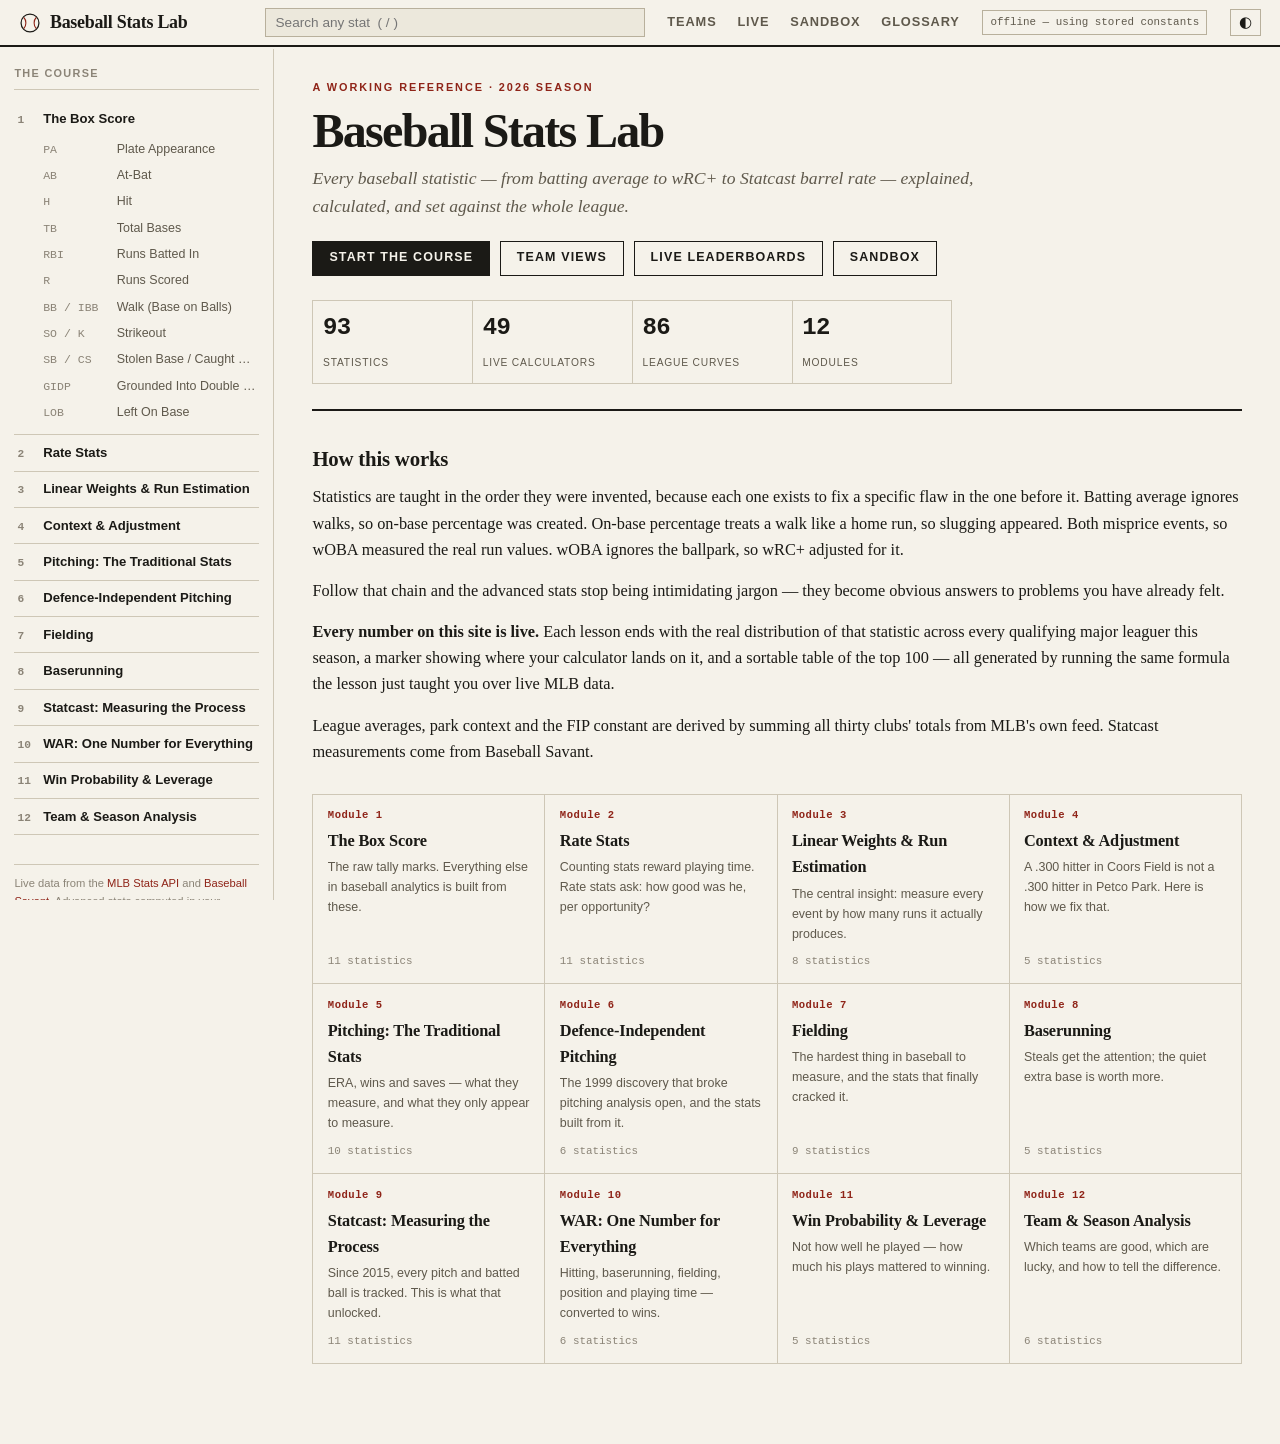
==== index.html @ 046f41f1 "Baseball Stats Lab: every baseball statistic, explained and measured An interactive reference coveri" ====
<!doctype html>
<html lang="en">
<head>
<meta charset="utf-8">
<meta name="viewport" content="width=device-width, initial-scale=1">
<title>Baseball Stats Lab — every baseball statistic, explained and calculated</title>
<meta name="description" content="An interactive reference covering every baseball statistic, from batting average to wRC+, FIP, WAR and Statcast — with live league distributions, sortable top-100 leaderboards and real MLB data.">
<link rel="stylesheet" href="css/style.css">
<link rel="icon" href="data:image/svg+xml,<svg xmlns='http://www.w3.org/2000/svg' viewBox='0 0 32 32'><circle cx='16' cy='16' r='13' fill='%23f5f2ea' stroke='%231b1a16' stroke-width='2'/><path d='M7 8c4 4 4 12 0 16M25 8c-4 4-4 12 0 16' fill='none' stroke='%238f2418' stroke-width='1.6'/></svg>">
</head>
<body>

<a class="skip" href="#main">Skip to content</a>

<header class="topbar">
  <button id="menu-toggle" class="icon-btn" aria-label="Toggle navigation">≡</button>

  <a class="brand" href="#/">
    <svg width="22" height="22" viewBox="0 0 32 32" aria-hidden="true">
      <circle cx="16" cy="16" r="13" fill="none" stroke="currentColor" stroke-width="1.8"/>
      <path d="M7 8c4 4 4 12 0 16M25 8c-4 4-4 12 0 16" fill="none" stroke="var(--red)" stroke-width="1.6"/>
    </svg>
    <span class="brand-text">Baseball Stats Lab</span>
  </a>

  <div class="search-wrap">
    <input id="search" type="search" placeholder="Search any stat  ( / )" autocomplete="off" aria-label="Search statistics">
    <div id="search-results" class="search-results" hidden></div>
  </div>

  <nav class="topnav">
    <a href="#/team">Teams</a>
    <a href="#/live">Live</a>
    <a href="#/sandbox">Sandbox</a>
    <a href="#/glossary">Glossary</a>
  </nav>

  <span id="season-badge" class="badge">connecting</span>
  <button id="theme-toggle" class="icon-btn" aria-label="Toggle dark mode">◐</button>
</header>

<div class="layout">
  <aside id="sidebar" class="sidebar">
    <p class="sidebar-title">The Course</p>
    <div id="nav-modules"></div>
    <p class="sidebar-foot">
      Live data from the <a href="https://statsapi.mlb.com" target="_blank" rel="noopener">MLB Stats API</a>
      and <a href="https://baseballsavant.mlb.com" target="_blank" rel="noopener">Baseball Savant</a>.
      Advanced stats computed in your browser.
    </p>
  </aside>

  <main id="main" class="main"></main>
</div>

<script type="module" src="js/app.js"></script>
</body>
</html>
---- css/style.css ----
/*
 * style.css — Baseball Stats Lab
 *
 * DESIGN INTENT: a printed statistical annual, not a web app.
 * Rules instead of shadows. Square corners. Serif for reading, sans for
 * furniture, monospace for every number. Dense tables that reward scanning.
 * The palette is newsprint — warm paper, black ink, one scorecard red.
 */

:root {
  --paper:   #f5f2ea;
  --paper-2: #ece8dc;
  --paper-3: #e3ded0;
  --ink:     #1b1a16;
  --ink-2:   #5f594c;
  --ink-3:   #8b8477;
  --rule:    #cec7b6;
  --rule-2:  #b8b09c;
  --red:     #8f2418;
  --red-2:   #b8503f;
  --green:   #2c5f42;
  --blue:    #1f3d5c;
  --gold:    #9a7318;

  --serif: "Iowan Old Style", Georgia, "Times New Roman", serif;
  --sans: -apple-system, BlinkMacSystemFont, "Helvetica Neue", Arial, sans-serif;
  --mono: ui-monospace, "SF Mono", Menlo, Consolas, monospace;
}

@media (prefers-color-scheme: dark) {
  :root:not([data-theme="light"]) {
    --paper:   #17181a;
    --paper-2: #1e2023;
    --paper-3: #26292d;
    --ink:     #e7e3d9;
    --ink-2:   #a49e91;
    --ink-3:   #7d7769;
    --rule:    #34373c;
    --rule-2:  #454951;
    --red:     #d9705a;
    --red-2:   #e28a76;
    --green:   #6fae87;
    --blue:    #7ea8cc;
    --gold:    #c9a34e;
  }
}

:root[data-theme="dark"] {
  --paper:   #17181a;
  --paper-2: #1e2023;
  --paper-3: #26292d;
  --ink:     #e7e3d9;
  --ink-2:   #a49e91;
  --ink-3:   #7d7769;
  --rule:    #34373c;
  --rule-2:  #454951;
  --red:     #d9705a;
  --red-2:   #e28a76;
  --green:   #6fae87;
  --blue:    #7ea8cc;
  --gold:    #c9a34e;
}

* { box-sizing: border-box; }

body {
  margin: 0;
  background: var(--paper);
  color: var(--ink);
  font-family: var(--serif);
  font-size: 17px;
  line-height: 1.6;
  -webkit-font-smoothing: antialiased;
}

a { color: var(--red); text-decoration: none; }
a:hover { text-decoration: underline; text-underline-offset: 2px; }

.skip { position: absolute; left: -9999px; }
.skip:focus { left: 0; top: 0; z-index: 100; background: var(--ink); color: var(--paper); padding: .6rem 1rem; }

/* =============================================================== masthead */

.topbar {
  position: sticky; top: 0; z-index: 50;
  display: flex; align-items: center; gap: 1.4rem;
  padding: .5rem 1.2rem;
  background: var(--paper);
  border-bottom: 2px solid var(--ink);
}

.brand { display: flex; align-items: center; gap: .55rem; color: var(--ink); }
.brand:hover { text-decoration: none; }
.brand svg { display: block; }
.brand-text {
  font-family: var(--serif); font-weight: 700; font-size: 1.12rem;
  letter-spacing: -.015em;
}

.search-wrap { position: relative; flex: 1; max-width: 380px; margin-left: auto; }

#search {
  width: 100%; padding: .38rem .6rem;
  border: 1px solid var(--rule-2); border-radius: 0;
  background: var(--paper-2); color: var(--ink);
  font-family: var(--sans); font-size: .85rem;
}
#search:focus { outline: 2px solid var(--red); outline-offset: -1px; }

.search-results {
  position: absolute; top: 100%; left: 0; right: 0; z-index: 60;
  background: var(--paper); border: 1px solid var(--ink);
  max-height: 62vh; overflow-y: auto;
}
.search-results a {
  display: grid; grid-template-columns: 5.2rem 1fr auto; gap: .6rem; align-items: baseline;
  padding: .4rem .6rem; color: var(--ink); border-bottom: 1px solid var(--rule);
  font-family: var(--sans); font-size: .85rem;
}
.search-results a:last-child { border-bottom: 0; }
.search-results a:hover { background: var(--paper-3); text-decoration: none; }
.search-module { font-size: .72rem; color: var(--ink-3); }

.topnav { display: flex; gap: 1.3rem; font-family: var(--sans); font-size: .8rem; text-transform: uppercase; letter-spacing: .07em; }
.topnav a { color: var(--ink-2); font-weight: 600; }
.topnav a:hover { color: var(--red); }

.badge {
  font-family: var(--mono); font-size: .68rem; color: var(--ink-2);
  border: 1px solid var(--rule-2); padding: .15rem .45rem; white-space: nowrap;
}

.icon-btn {
  background: none; border: 1px solid var(--rule-2); border-radius: 0;
  color: var(--ink); cursor: pointer; padding: .22rem .5rem; font-size: .95rem; line-height: 1.2;
  font-family: var(--sans);
}
.icon-btn:hover { background: var(--paper-3); }
#menu-toggle { display: none; }

/* ================================================================= layout */

.layout { display: grid; grid-template-columns: 274px minmax(0, 1fr); }

.sidebar {
  position: sticky; top: 3.05rem;
  height: calc(100vh - 3.05rem); overflow-y: auto;
  padding: 1rem .9rem 3rem;
  border-right: 1px solid var(--rule);
  font-family: var(--sans);
}
.sidebar-title {
  font-size: .68rem; text-transform: uppercase; letter-spacing: .12em;
  color: var(--ink-3); margin: 0 0 .7rem; font-weight: 700;
  border-bottom: 1px solid var(--rule); padding-bottom: .4rem;
}
.sidebar-foot { font-size: .7rem; color: var(--ink-3); margin-top: 1.8rem; border-top: 1px solid var(--rule); padding-top: .6rem; }

.nav-module { border-bottom: 1px solid var(--rule); }
.nav-module > summary {
  cursor: pointer; padding: .42rem .2rem;
  font-weight: 700; font-size: .82rem; display: flex; align-items: baseline; gap: .5rem;
  list-style: none;
}
.nav-module > summary::-webkit-details-marker { display: none; }
.nav-module > summary:hover { color: var(--red); }
.nav-num {
  font-family: var(--mono); color: var(--ink-3); font-size: .7rem;
  min-width: 1.1rem;
}
.nav-module ul { list-style: none; margin: 0 0 .5rem; padding: 0 0 0 1.6rem; }
.nav-module li a {
  display: grid; grid-template-columns: 4.2rem 1fr; gap: .4rem;
  padding: .2rem .2rem; color: var(--ink-2); font-size: .78rem; align-items: baseline;
}
.nav-module li a:hover { color: var(--ink); text-decoration: none; }
.nav-module li a.active { color: var(--red); font-weight: 700; }
.nav-module li a.active .nav-abbr { color: var(--red); }
.nav-abbr { font-family: var(--mono); font-size: .72rem; color: var(--ink-3); }
.nav-name { overflow: hidden; text-overflow: ellipsis; white-space: nowrap; }

.main { padding: 2rem 2.4rem 5rem; max-width: 64rem; }

/* ================================================================= lesson */

.lesson-head { border-bottom: 2px solid var(--ink); padding-bottom: 1rem; margin-bottom: 1.6rem; }
.crumb {
  font-family: var(--sans); font-size: .68rem; text-transform: uppercase;
  letter-spacing: .14em; color: var(--ink-2); font-weight: 700; margin: 0 0 .5rem;
}
.lesson-head h1 {
  font-size: 2.15rem; line-height: 1.12; margin: 0 0 .5rem;
  letter-spacing: -.02em; font-weight: 700;
  display: flex; align-items: baseline; gap: .6rem; flex-wrap: wrap;
}
.lesson-head h1 .abbr {
  font-family: var(--mono); font-size: .58em; font-weight: 700;
  color: var(--paper); background: var(--red);
  padding: .12em .4em; letter-spacing: -.02em;
}
.lede { font-size: 1.06rem; color: var(--ink-2); margin: 0 0 .9rem; font-style: italic; }

.formula {
  background: var(--paper-2); border-top: 1px solid var(--rule); border-bottom: 1px solid var(--rule);
  padding: .6rem .8rem; overflow-x: auto;
}
.formula code { font-family: var(--mono); font-size: .84rem; white-space: pre-wrap; color: var(--ink); }

.prose { font-size: 1.02rem; }
.prose h2 { font-size: 1.3rem; margin: 1.9rem 0 .6rem; letter-spacing: -.01em; }
.prose p { margin: 0 0 .95rem; }
.prose ul, .prose ol { margin: 0 0 .95rem; padding-left: 1.3rem; }
.prose li { margin-bottom: .4rem; }
.prose code { font-family: var(--mono); font-size: .86em; background: var(--paper-2); padding: .05em .25em; }

.callout { border-left: 3px solid var(--red); padding: .5rem 0 .5rem .9rem; margin: 1.2rem 0; }

.gotcha, .note {
  border: 1px solid var(--rule); border-left: 3px solid var(--gold);
  padding: .8rem 1rem; margin: 1.6rem 0; background: var(--paper-2);
}
.gotcha h3 {
  margin: 0 0 .3rem; font-family: var(--sans); font-size: .68rem;
  text-transform: uppercase; letter-spacing: .13em; color: var(--gold); font-weight: 700;
}
.gotcha p, .note p { margin: 0; font-size: .94rem; }

/* ================================================================= panels */

.panel { border: 1px solid var(--rule); margin: 2rem 0; background: var(--paper); }
.panel-head {
  display: flex; align-items: baseline; justify-content: space-between; gap: 1rem;
  padding: .55rem .9rem; background: var(--ink); color: var(--paper); flex-wrap: wrap;
}
.panel-head h2 {
  margin: 0; font-family: var(--sans); font-size: .78rem; font-weight: 700;
  text-transform: uppercase; letter-spacing: .12em; color: var(--paper);
}
.panel-meta { font-family: var(--mono); font-size: .68rem; color: var(--paper); opacity: .72; }
.panel-note {
  font-family: var(--sans); font-size: .8rem; color: var(--ink-2);
  margin: 0; padding: .6rem .9rem; border-bottom: 1px solid var(--rule);
}
.readout {
  font-family: var(--sans); font-size: .82rem; margin: 0;
  padding: .6rem .9rem; background: var(--paper-2); border-top: 1px solid var(--rule);
}
.loading, .error, .chart-empty {
  font-family: var(--sans); font-size: .85rem; color: var(--ink-2); padding: 1rem .9rem; margin: 0;
}
.error { color: var(--red); }
.loading::after { content: '…'; }

/* ============================================================ calculator */

.calc-grid {
  display: grid; grid-template-columns: repeat(auto-fit, minmax(132px, 1fr));
  gap: 0; border-bottom: 1px solid var(--rule);
}
.calc-field {
  display: flex; flex-direction: column; gap: .15rem;
  padding: .5rem .7rem; border-right: 1px solid var(--rule); border-bottom: 1px solid var(--rule);
}
.calc-field span {
  font-family: var(--sans); font-size: .68rem; color: var(--ink-2);
  text-transform: uppercase; letter-spacing: .06em; font-weight: 600;
}
.calc-field input, .calc-field select {
  padding: .25rem .35rem; border: 1px solid var(--rule-2); border-radius: 0;
  background: var(--paper); color: var(--ink);
  font-family: var(--mono); font-size: .92rem; width: 100%;
}
.calc-field input:focus, .calc-field select:focus { outline: 2px solid var(--red); outline-offset: -1px; }

.calc-out {
  display: flex; align-items: center; justify-content: space-between;
  gap: 1rem; padding: .7rem .9rem; flex-wrap: wrap;
}
.calc-out-main { display: flex; align-items: baseline; gap: .8rem; }
.calc-out-label {
  font-family: var(--sans); font-size: .7rem; color: var(--ink-2);
  text-transform: uppercase; letter-spacing: .1em; font-weight: 700;
}
.calc-out-value {
  font-family: var(--mono); font-size: 2.3rem; font-weight: 700;
  color: var(--red); line-height: 1; letter-spacing: -.03em;
}
.calc-grade {
  font-family: var(--sans); font-size: .7rem; font-weight: 700;
  text-transform: uppercase; letter-spacing: .09em;
  padding: .2rem .5rem; border: 1px solid currentColor; color: var(--ink-2);
}
.g-excellent, .g-elite, .g-mvp-level, .g-historic-season, .g-elite-arm, .g-elite-power, .g-elite-discipline, .g-elite-contact, .g-elite-defence { color: var(--green); }
.g-above-average, .g-great, .g-all-star, .g-good, .g-worth-doing { color: var(--blue); }
.g-average, .g-league-average, .g-regular, .g-league-normal, .g-break-even, .g-medium { color: var(--ink-2); }
.g-below-average, .g-poor, .g-replacement-level, .g-replacement, .g-weak, .g-slow, .g-unlucky, .g-actively-harmful, .g-slap-hitter, .g-little-power, .g-very-high { color: var(--red); }

.bench-table { width: 100%; border-collapse: collapse; font-family: var(--sans); }
.bench-table td {
  border-top: 1px solid var(--rule); border-right: 1px solid var(--rule);
  padding: .4rem .6rem; text-align: center; width: 25%;
}
.bench-table td:last-child { border-right: 0; }
.bench-val { display: block; font-family: var(--mono); font-weight: 700; font-size: .95rem; }
.bench-label { display: block; font-size: .66rem; color: var(--ink-2); text-transform: uppercase; letter-spacing: .07em; }

/* ================================================================= tables */

.table-scroll { overflow-x: auto; }

.data-table {
  width: 100%; border-collapse: collapse;
  font-family: var(--sans); font-size: .82rem;
}
.data-table th, .data-table td {
  padding: .3rem .55rem; text-align: left; border-bottom: 1px solid var(--rule);
}
.data-table thead th {
  font-size: .66rem; text-transform: uppercase; letter-spacing: .09em;
  color: var(--ink-2); font-weight: 700; border-bottom: 1.5px solid var(--ink-2);
  white-space: nowrap; position: sticky; top: 0; background: var(--paper);
}
.data-table tbody th { font-weight: 700; }
.data-table td { font-family: var(--mono); font-variant-numeric: tabular-nums; }
.data-table tbody tr:nth-child(even) { background: var(--paper-2); }
.data-table tbody tr:hover { background: var(--paper-3); }
.data-table .num { text-align: right; }
.data-table .hl { background: color-mix(in srgb, var(--red) 12%, transparent); font-weight: 700; }
.unit { font-family: var(--sans); font-size: .7rem; color: var(--ink-3); }
.pos { color: var(--green); }
.neg { color: var(--red); }
.muted { color: var(--ink-3); }

/* Columns this site calculated itself, rather than fetched — worth marking. */
.calc-col { background: color-mix(in srgb, var(--red) 8%, transparent); }
thead .calc-col { background: color-mix(in srgb, var(--red) 14%, transparent); }

.glossary td:first-child { font-family: var(--mono); font-weight: 700; }

.ladder { border-top: 1px solid var(--rule); }
.ladder thead th { text-align: center; }
.ladder td { text-align: center; }
.ladder tbody th {
  font-family: var(--sans); font-size: .7rem; text-transform: uppercase;
  letter-spacing: .07em; color: var(--ink-2);
}

/* ------------------------------------------------------------ leaderboard */

.lb-tools { display: flex; align-items: center; gap: .6rem; }
.lb-filter {
  border: 1px solid var(--rule-2); background: var(--paper); color: var(--ink);
  font-family: var(--sans); font-size: .74rem; padding: .18rem .4rem; border-radius: 0; width: 11rem;
}
.lb-filter:focus { outline: 2px solid var(--red); outline-offset: -1px; }
.lb-count { font-family: var(--mono); font-size: .66rem; color: var(--paper); opacity: .72; }

/* A fixed-height scroll box so the sticky header actually has somewhere to
 * stick, and 100 rows don't push the quiz off the bottom of the page. */
.leaderboard .table-scroll { max-height: 620px; overflow-y: auto; }

.lb-table th.sortable { cursor: pointer; user-select: none; }
.lb-table th.sortable:hover { color: var(--red); }
.lb-table th.sorted { color: var(--red); }
.sort-arrow { font-size: .6rem; margin-left: .25rem; }
.col-rank { width: 2.6rem; color: var(--ink-3); text-align: right; }
.col-name { font-family: var(--sans) !important; font-weight: 600; white-space: nowrap; }
.col-team { font-family: var(--sans) !important; color: var(--ink-2); font-size: .76rem; white-space: nowrap; }
.col-value { white-space: nowrap; }
.value-num { display: inline-block; min-width: 3.4rem; font-weight: 700; }
.col-chart { width: 32%; }

.databar {
  display: inline-block; vertical-align: middle; width: 62px; height: 8px;
  background: var(--paper-3); margin-left: .4rem;
}
.databar-fill { display: block; height: 100%; background: var(--red); }
.databar-fill.neg { background: var(--blue); }

.divbar { display: block; position: relative; width: 100%; height: 9px; background: var(--paper-3); }
.divbar::after { content: ''; position: absolute; left: 50%; top: -2px; bottom: -2px; width: 1px; background: var(--ink-3); }
.divbar-fill { position: absolute; top: 0; bottom: 0; background: var(--red); }
.divbar-fill.under { background: var(--green); }

/* ================================================================= charts */

/* ================================================================== tiers */
/*
 * One colour language for the whole site: the same six bands appear on the
 * histogram, in the leaderboard, on the player card and across the team grid.
 * Learn them once and every page is readable at a glance.
 */
:root {
  --t-elite:   #1f6f4a;
  --t-great:   #4a8f5e;
  --t-above:   #7fa06a;
  --t-average: #9a9384;
  --t-below:   #b8814a;
  --t-poor:    #a8402e;
}
@media (prefers-color-scheme: dark) {
  :root:not([data-theme="light"]) {
    --t-elite: #4fb37f; --t-great: #6fbc86; --t-above: #9ab97e;
    --t-average: #9a958a; --t-below: #cf9a5c; --t-poor: #d9705a;
  }
}
:root[data-theme="dark"] {
  --t-elite: #4fb37f; --t-great: #6fbc86; --t-above: #9ab97e;
  --t-average: #9a958a; --t-below: #cf9a5c; --t-poor: #d9705a;
}

.t-elite   { --tier: var(--t-elite); }
.t-great   { --tier: var(--t-great); }
.t-above   { --tier: var(--t-above); }
.t-average { --tier: var(--t-average); }
.t-below   { --tier: var(--t-below); }
.t-poor    { --tier: var(--t-poor); }
.t-none    { --tier: var(--ink-3); }

.tier-badge {
  display: inline-block; font-family: var(--sans); font-size: .64rem; font-weight: 700;
  text-transform: uppercase; letter-spacing: .07em; white-space: nowrap;
  padding: .12rem .4rem; color: var(--paper); background: var(--tier, var(--ink-3));
}

.tier-legend {
  display: flex; flex-wrap: wrap; gap: 0;
  border-top: 1px solid var(--rule); border-left: 1px solid var(--rule);
}
.tier-chip {
  flex: 1 1 6.5rem; display: flex; flex-direction: column; gap: .05rem;
  padding: .35rem .5rem;
  border-right: 1px solid var(--rule); border-bottom: 1px solid var(--rule);
  border-top: 3px solid var(--tier, var(--ink-3));
}
.tier-chip-label {
  font-family: var(--sans); font-size: .64rem; font-weight: 700;
  text-transform: uppercase; letter-spacing: .07em; color: var(--tier, var(--ink-2));
}
.tier-chip-range { font-family: var(--mono); font-size: .74rem; color: var(--ink-2); }

/* Shaded tier regions behind the histogram bars. */
.tier-band { fill: var(--tier, var(--ink-3)); opacity: .11; }
.tier-band-label {
  font-family: var(--sans); font-size: 9px; fill: var(--ink-3);
  text-transform: uppercase; letter-spacing: .07em;
}
.tier-edge { stroke: var(--rule-2); stroke-width: 1; opacity: .5; }

/* ------------------------------------------------------- player picker */

.picker {
  display: flex; align-items: center; gap: .6rem; flex-wrap: wrap;
  padding: .55rem .9rem; background: var(--paper-2); border-bottom: 1px solid var(--rule);
}
.picker-search { position: relative; flex: 1; min-width: 15rem; max-width: 26rem; }
.picker-search input {
  width: 100%; border: 1px solid var(--rule-2); background: var(--paper); color: var(--ink);
  font-family: var(--sans); font-size: .86rem; padding: .3rem .5rem; border-radius: 0;
}
.picker-search input:focus { outline: 2px solid var(--red); outline-offset: -1px; }
.picker-results {
  position: absolute; top: 100%; left: 0; right: 0; z-index: 30;
  background: var(--paper); border: 1px solid var(--ink); max-height: 17rem; overflow-y: auto;
}
.picker-results button {
  display: grid; grid-template-columns: 1fr auto auto auto; gap: .5rem; align-items: baseline;
  width: 100%; text-align: left; background: none; border: 0;
  border-bottom: 1px solid var(--rule); padding: .32rem .6rem; cursor: pointer;
  font-family: var(--sans); font-size: .83rem; color: var(--ink);
}
.picker-results button:last-child { border-bottom: 0; }
.picker-results button:hover { background: var(--paper-3); }
.pr-name { font-weight: 600; }
.pr-team { font-size: .72rem; color: var(--ink-3); }
.pr-val { font-family: var(--mono); font-weight: 700; }
.pr-unq { font-size: .62rem; color: var(--ink-3); text-transform: uppercase; letter-spacing: .06em; }
.picker-empty { padding: .5rem .6rem; margin: 0; font-family: var(--sans); font-size: .82rem; color: var(--ink-2); }
.picker .btn-secondary { font-size: .7rem; padding: .24rem .55rem; text-transform: uppercase; letter-spacing: .07em; font-weight: 700; }

/* ---------------------------------------------------------- player card */

.picker-card { padding: .7rem .9rem; border-bottom: 1px solid var(--rule); background: var(--paper); }
.pc-head { display: flex; align-items: center; gap: 1rem; flex-wrap: wrap; }
.pc-name { font-family: var(--serif); font-size: 1.25rem; font-weight: 700; letter-spacing: -.015em; }
.pc-meta { font-family: var(--sans); font-size: .76rem; color: var(--ink-2); margin-left: .5rem; }
.pc-value { margin-left: auto; display: flex; align-items: baseline; gap: .4rem; }
.pc-num { font-family: var(--mono); font-size: 1.7rem; font-weight: 700; color: var(--red); letter-spacing: -.02em; }
.pc-stat { font-family: var(--sans); font-size: .66rem; text-transform: uppercase; letter-spacing: .1em; color: var(--ink-2); }
.pc-rank, .pc-warn, .pc-hint {
  font-family: var(--sans); font-size: .78rem; color: var(--ink-2); margin: .35rem 0 0;
}
.pc-warn { color: var(--gold); }
.pc-hint { font-style: italic; }
.pc-line {
  display: flex; flex-wrap: wrap; gap: 0; margin-top: .5rem;
  border-top: 1px solid var(--rule); border-left: 1px solid var(--rule);
}
.pc-line span {
  flex: 1 1 4.5rem; padding: .25rem .5rem; font-family: var(--mono); font-size: .85rem; font-weight: 700;
  border-right: 1px solid var(--rule); border-bottom: 1px solid var(--rule);
}
.pc-line em {
  display: block; font-family: var(--sans); font-size: .6rem; font-style: normal;
  font-weight: 700; text-transform: uppercase; letter-spacing: .08em; color: var(--ink-3);
}

/* ------------------------------------------------------ leaderboard bits */

.lb-tools {
  display: flex; gap: .5rem; flex-wrap: wrap; align-items: center;
  padding: .5rem .9rem; background: var(--paper-2); border-bottom: 1px solid var(--rule);
}
.lb-filter, .lb-team, .lb-tier {
  border: 1px solid var(--rule-2); background: var(--paper); color: var(--ink);
  font-family: var(--sans); font-size: .8rem; padding: .24rem .45rem; border-radius: 0;
}
.lb-filter { width: 11rem; }
.lb-team, .lb-tier { max-width: 15rem; }
.lb-filter:focus, .lb-team:focus, .lb-tier:focus { outline: 2px solid var(--red); outline-offset: -1px; }
.lb-count { font-family: var(--mono); font-size: .68rem; color: var(--paper); opacity: .75; }

.col-pct { text-align: right; width: 3rem; color: var(--ink-2); }
.col-tier { width: 7rem; }

.lb-table tr.clickable { cursor: pointer; }
.lb-table tr.clickable:hover { background: color-mix(in srgb, var(--red) 10%, transparent); }
.lb-table tr.clickable:focus { outline: 2px solid var(--red); outline-offset: -2px; }

/* -------------------------------------------------------------- team view */

.team-bar {
  display: flex; align-items: center; gap: .7rem; flex-wrap: wrap;
  padding: .6rem .9rem; border: 1px solid var(--rule); background: var(--paper-2); margin-bottom: 1.2rem;
}
.team-bar label {
  font-family: var(--sans); font-size: .68rem; font-weight: 700;
  text-transform: uppercase; letter-spacing: .1em; color: var(--ink-2);
}
.team-bar select {
  border: 1px solid var(--rule-2); background: var(--paper); color: var(--ink);
  font-family: var(--sans); font-size: .88rem; padding: .28rem .5rem; border-radius: 0; min-width: 15rem;
}
.team-bar select:focus { outline: 2px solid var(--red); outline-offset: -1px; }
.team-meta { font-family: var(--mono); font-size: .72rem; color: var(--ink-2); margin-left: auto; }

.team-grid { font-size: .78rem; }
.team-grid th, .team-grid td { padding: .22rem .4rem; }
.team-grid thead th { text-align: right; }
.team-grid thead th.col-name, .team-grid thead th.col-team { text-align: left; }
.team-grid td { text-align: right; }
.team-grid td.col-name, .team-grid td.col-team { text-align: left; }
.team-grid .cell {
  background: color-mix(in srgb, var(--tier) 24%, transparent);
  color: var(--ink); font-weight: 700;
}
.team-grid .cell-unranked { color: var(--ink-3); }
.team-grid .cell-na { color: var(--ink-3); }

.chart { margin: 0; padding: .8rem .9rem 0; }
.chart svg { width: 100%; height: auto; display: block; }
.chart figcaption {
  font-family: var(--sans); font-size: .78rem; color: var(--ink-2);
  padding: .5rem 0 .8rem; border-top: 1px solid var(--rule); margin-top: .5rem;
}

.hist-bar { fill: var(--ink-3); opacity: .55; }
.hist-bar:hover { opacity: 1; fill: var(--ink-2); }
.hist-curve { fill: none; stroke: var(--ink); stroke-width: 1.6; opacity: .8; }
.hist-axis { stroke: var(--ink-2); stroke-width: 1; }
.hist-guide { stroke: var(--ink-3); stroke-width: 1; stroke-dasharray: 2 3; opacity: .8; }
.hist-guide.med { stroke: var(--ink); stroke-dasharray: none; opacity: .55; }
.hist-guide-label, .hist-tick {
  font-family: var(--sans); font-size: 9.5px; fill: var(--ink-3);
  text-transform: uppercase; letter-spacing: .05em;
}
.hist-tick { font-family: var(--mono); font-size: 10px; text-transform: none; }
.hist-you { stroke: var(--red); stroke-width: 2; }
.hist-you-tip { fill: var(--red); }
.hist-you-label { font-family: var(--mono); font-size: 11px; fill: var(--red); font-weight: 700; }
.axis-label { font-family: var(--sans); font-size: 10.5px; fill: var(--ink-2); text-transform: uppercase; letter-spacing: .08em; }

.scatter-dot { fill: var(--ink-2); opacity: .45; }
.scatter-dot:hover { fill: var(--red); opacity: 1; r: 5; }
.scatter-trend { stroke: var(--red); stroke-width: 1.6; stroke-dasharray: 5 3; }

.pctbar { display: flex; align-items: center; gap: .7rem; padding: .2rem .9rem .8rem; }
.pctbar svg { flex: 1; height: 26px; }
.pctbar-track { fill: var(--paper-3); }
.pctbar-fill { fill: var(--red); opacity: .35; }
.pctbar-mid { stroke: var(--ink-3); stroke-width: 1; }
.pctbar-dot { fill: var(--red); }
.pctbar-value { font-family: var(--mono); font-size: .8rem; font-weight: 700; color: var(--red); white-space: nowrap; }
.pctbar-value sup { font-size: .6em; }

/* --------------------------------------------------------- other widgets */

.re-table .re-state { white-space: nowrap; font-family: var(--sans); font-size: .78rem; }
.re-cell { cursor: pointer; text-align: center; font-weight: 700; }
.re-cell:hover, .re-cell:focus { outline: 2px solid var(--red); outline-offset: -2px; }
.re-cell[data-heat="1"] { background: color-mix(in srgb, var(--red) 4%, transparent); }
.re-cell[data-heat="2"] { background: color-mix(in srgb, var(--red) 11%, transparent); }
.re-cell[data-heat="3"] { background: color-mix(in srgb, var(--red) 20%, transparent); }
.re-cell[data-heat="4"] { background: color-mix(in srgb, var(--red) 31%, transparent); }
.re-cell[data-heat="5"] { background: color-mix(in srgb, var(--red) 44%, transparent); }

.lw-bars { padding: .7rem .9rem; }
.lw-row {
  display: grid; grid-template-columns: 9.5rem 1fr 3.4rem 5.4rem;
  gap: .7rem; align-items: center; font-family: var(--sans); font-size: .8rem;
  padding: .16rem 0; border-bottom: 1px solid var(--rule);
}
.lw-row:last-child { border-bottom: 0; }
.lw-name { color: var(--ink-2); }
.lw-track { display: block; background: var(--paper-3); height: 12px; }
.lw-bar { display: block; height: 100%; background: var(--red); }
.lw-bar.neg { background: var(--blue); }
.lw-val { font-family: var(--mono); font-weight: 700; text-align: right; }
.lw-woba { font-family: var(--mono); font-size: .7rem; color: var(--ink-3); }

/* ================================================================ sandbox */

.sandbox { display: grid; grid-template-columns: minmax(0, 1fr) minmax(0, 1.15fr); border-top: 1px solid var(--rule); }
.sandbox-controls { border-right: 1px solid var(--rule); padding: .8rem .9rem; }
.sandbox-out { padding: .8rem .9rem; }
.sandbox-controls h2, .sandbox-out h2 {
  margin: 0 0 .7rem; font-family: var(--sans); font-size: .7rem; font-weight: 700;
  text-transform: uppercase; letter-spacing: .12em; color: var(--ink-2);
  border-bottom: 1px solid var(--rule); padding-bottom: .3rem;
}
.slider-row {
  display: grid; grid-template-columns: 7.6rem 1fr 2.6rem;
  gap: .5rem; align-items: center; padding: .12rem 0;
}
.slider-row label { font-family: var(--sans); font-size: .74rem; color: var(--ink-2); }
.slider-row input[type=range] { width: 100%; accent-color: var(--red); }
.slider-row output { font-family: var(--mono); font-size: .8rem; text-align: right; font-weight: 700; }

.sandbox-load {
  display: flex; gap: .6rem; align-items: center; flex-wrap: wrap;
  padding: .6rem .9rem; border-bottom: 1px solid var(--rule); background: var(--paper-2);
}
.sandbox-load label { font-family: var(--sans); font-size: .74rem; font-weight: 700; text-transform: uppercase; letter-spacing: .07em; }
.sandbox-load select, .btn-secondary {
  border: 1px solid var(--rule-2); background: var(--paper); color: var(--ink);
  font-family: var(--sans); font-size: .8rem; padding: .25rem .5rem; border-radius: 0;
}
.sandbox-load select { flex: 1; min-width: 11rem; }

.tiles { display: grid; grid-template-columns: repeat(auto-fit, minmax(96px, 1fr)); border-top: 1px solid var(--rule); border-left: 1px solid var(--rule); }
.tile {
  border-right: 1px solid var(--rule); border-bottom: 1px solid var(--rule);
  padding: .45rem .55rem; display: flex; flex-direction: column;
}
.tile.hl-tile { background: color-mix(in srgb, var(--red) 10%, transparent); }
.tile-label { font-family: var(--sans); font-size: .62rem; color: var(--ink-2); text-transform: uppercase; letter-spacing: .08em; font-weight: 700; }
.tile-value { font-family: var(--mono); font-size: 1.15rem; font-weight: 700; letter-spacing: -.02em; }
.tile-grade { font-family: var(--sans); font-size: .6rem; color: var(--ink-3); text-transform: uppercase; letter-spacing: .05em; }

/* =================================================================== quiz */

.quiz { border: 1px solid var(--rule); margin: 2rem 0; }
.quiz > h2 {
  margin: 0; padding: .55rem .9rem; background: var(--ink); color: var(--paper);
  font-family: var(--sans); font-size: .78rem; font-weight: 700;
  text-transform: uppercase; letter-spacing: .12em;
}
.q { padding: .9rem; border-bottom: 1px solid var(--rule); }
.q:last-child { border-bottom: 0; }
.q-text { font-weight: 600; margin: 0; display: flex; gap: .6rem; align-items: baseline; font-size: .98rem; }
.q-num { font-family: var(--mono); color: var(--red); font-weight: 700; font-size: .85rem; flex-shrink: 0; }
.q-source { font-family: var(--sans); font-size: .7rem; color: var(--ink-3); margin: .2rem 0 0 1.5rem; text-transform: uppercase; letter-spacing: .06em; }
.q-options { display: flex; flex-direction: column; margin: .6rem 0 0 1.5rem; border: 1px solid var(--rule); }
.q-opt {
  text-align: left; padding: .42rem .7rem; border: 0; border-bottom: 1px solid var(--rule);
  background: var(--paper); color: var(--ink);
  font-family: var(--sans); font-size: .86rem; cursor: pointer;
}
.q-opt:last-child { border-bottom: 0; }
.q-opt:hover:not(:disabled) { background: var(--paper-3); }
.q-opt:disabled { cursor: default; }
.q-opt.correct { background: color-mix(in srgb, var(--green) 16%, transparent); font-weight: 700; box-shadow: inset 3px 0 0 var(--green); }
.q-opt.wrong { background: color-mix(in srgb, var(--red) 13%, transparent); box-shadow: inset 3px 0 0 var(--red); }
.q-why {
  margin: .6rem 0 0 1.5rem; padding: .55rem .7rem; background: var(--paper-2);
  border-left: 3px solid var(--red); font-family: var(--sans); font-size: .84rem;
}
.exam-score {
  position: sticky; bottom: 0; margin-top: 1.5rem;
  background: var(--ink); color: var(--paper); padding: .55rem .9rem;
  font-family: var(--mono); font-size: .82rem; font-weight: 700; text-align: center;
}

/* =================================================================== home */

.hero { border-bottom: 2px solid var(--ink); padding-bottom: 1.6rem; margin-bottom: 1.8rem; }
.hero-kicker {
  font-family: var(--sans); font-size: .68rem; text-transform: uppercase;
  letter-spacing: .18em; color: var(--red); font-weight: 700; margin: 0 0 .6rem;
}
.hero h1 { font-size: 3rem; margin: 0 0 .5rem; letter-spacing: -.035em; line-height: 1.03; }
.hero-lede { font-size: 1.1rem; color: var(--ink-2); max-width: 42rem; margin: 0 0 1.3rem; font-style: italic; }
.hero-actions { display: flex; gap: .6rem; flex-wrap: wrap; margin-bottom: 1.5rem; }

.btn, .btn-secondary {
  display: inline-block; padding: .42rem 1rem; border-radius: 0;
  font-family: var(--sans); font-weight: 700; font-size: .78rem;
  text-transform: uppercase; letter-spacing: .09em; cursor: pointer; border: 1px solid var(--ink);
}
.btn { background: var(--ink); color: var(--paper); }
.btn:hover { background: var(--red); border-color: var(--red); text-decoration: none; }
.btn-secondary { background: var(--paper); color: var(--ink); }
.btn-secondary:hover { background: var(--paper-3); text-decoration: none; }

.hero-stats { display: grid; grid-template-columns: repeat(auto-fit, minmax(88px, 1fr)); border-left: 1px solid var(--rule); border-top: 1px solid var(--rule); max-width: 40rem; }
.hero-stats div { border-right: 1px solid var(--rule); border-bottom: 1px solid var(--rule); padding: .5rem .6rem; }
.hero-stats strong { display: block; font-family: var(--mono); font-size: 1.5rem; letter-spacing: -.03em; }
.hero-stats span { font-family: var(--sans); font-size: .64rem; color: var(--ink-2); text-transform: uppercase; letter-spacing: .08em; }

.progress-note { font-family: var(--sans); font-size: .84rem; border-left: 3px solid var(--red); padding: .4rem .8rem; margin-bottom: 1.4rem; }

.module-grid { border-top: 1px solid var(--rule); border-left: 1px solid var(--rule); display: grid; grid-template-columns: repeat(auto-fill, minmax(230px, 1fr)); margin-top: 1.8rem; }
.module-card {
  border-right: 1px solid var(--rule); border-bottom: 1px solid var(--rule);
  padding: .8rem .9rem; color: var(--ink); display: flex; flex-direction: column; gap: .25rem;
}
.module-card:hover { background: var(--paper-2); text-decoration: none; }
.module-num { font-family: var(--mono); font-size: .66rem; color: var(--red); font-weight: 700; letter-spacing: .05em; }
.module-card h3 { margin: 0; font-size: 1.02rem; letter-spacing: -.01em; }
.module-card p { margin: 0; font-family: var(--sans); font-size: .78rem; color: var(--ink-2); flex: 1; }
.module-count { font-family: var(--mono); font-size: .68rem; color: var(--ink-3); margin-top: .3rem; }

/* ================================================================== pager */

.pager { display: flex; justify-content: space-between; gap: 1rem; margin-top: 2.6rem; border-top: 2px solid var(--ink); padding-top: 1rem; }
.pager-link { display: flex; flex-direction: column; gap: .1rem; color: var(--ink); max-width: 47%; }
.pager-link:hover { text-decoration: none; color: var(--red); }
.pager-link span { font-family: var(--sans); font-size: .66rem; color: var(--ink-3); text-transform: uppercase; letter-spacing: .1em; font-weight: 700; }
.pager-link strong { font-size: .95rem; }
.pager-link.next { text-align: right; margin-left: auto; }

/* ============================================================ responsive */

@media (max-width: 1000px) {
  .layout { grid-template-columns: 1fr; }
  .sidebar {
    position: fixed; top: 3.05rem; left: 0; width: 272px; z-index: 40;
    background: var(--paper); transform: translateX(-100%); transition: transform .15s;
    border-right: 2px solid var(--ink);
  }
  body.nav-open .sidebar { transform: translateX(0); }
  #menu-toggle { display: block; }
  .main { padding: 1.3rem 1.1rem 4rem; }
  .sandbox { grid-template-columns: 1fr; }
  .sandbox-controls { border-right: 0; border-bottom: 1px solid var(--rule); }
  .topnav { display: none; }
  .hero h1 { font-size: 2.1rem; }
}

@media (max-width: 640px) {
  body { font-size: 16px; }
  .brand-text, .badge { display: none; }
  .lw-row { grid-template-columns: 6.4rem 1fr 3rem; }
  .lw-woba { display: none; }
  .slider-row { grid-template-columns: 6.2rem 1fr 2.4rem; }
  .calc-out-value { font-size: 1.8rem; }
  .col-chart, .databar { display: none; }
  .panel-head { flex-direction: column; gap: .3rem; }
}
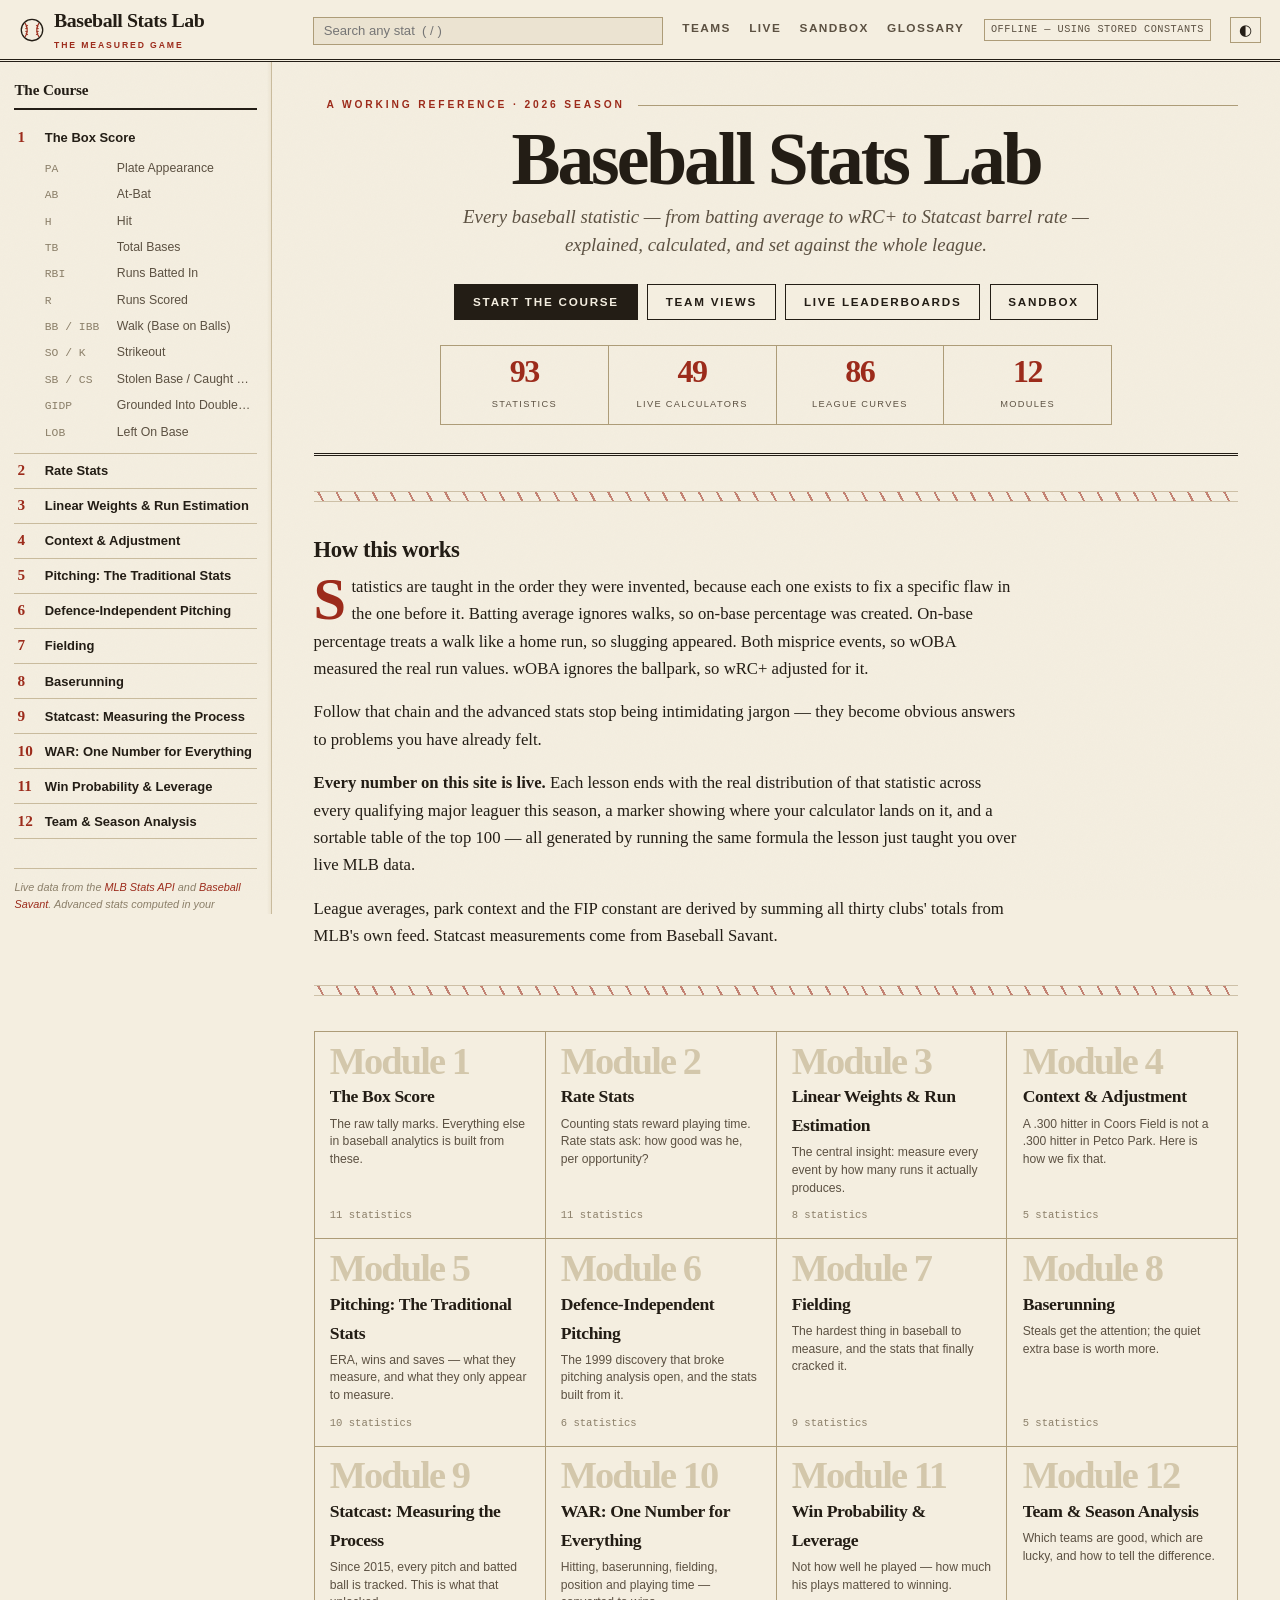
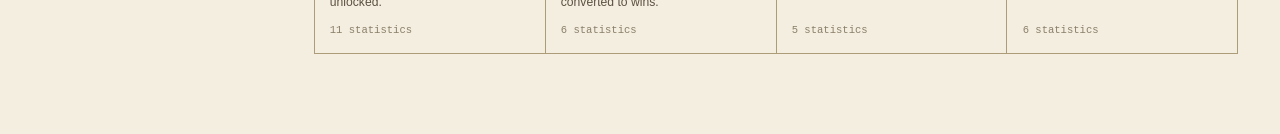
==== commit c7f3b5c8: "Redesign: 1950s baseball annual The previous look was clean to the point of clinical — one flat neut" ====
--- a/index.html
+++ b/index.html
@@ -16,11 +16,19 @@
   <button id="menu-toggle" class="icon-btn" aria-label="Toggle navigation">≡</button>
 
   <a class="brand" href="#/">
-    <svg width="22" height="22" viewBox="0 0 32 32" aria-hidden="true">
-      <circle cx="16" cy="16" r="13" fill="none" stroke="currentColor" stroke-width="1.8"/>
-      <path d="M7 8c4 4 4 12 0 16M25 8c-4 4-4 12 0 16" fill="none" stroke="var(--red)" stroke-width="1.6"/>
+    <svg width="26" height="26" viewBox="0 0 32 32" aria-hidden="true">
+      <circle cx="16" cy="16" r="13.2" fill="none" stroke="currentColor" stroke-width="1.6"/>
+      <path d="M7.4 7.4c3.6 4.4 3.6 12.8 0 17.2M24.6 7.4c-3.6 4.4-3.6 12.8 0 17.2"
+            fill="none" stroke="var(--red)" stroke-width="1.5"/>
+      <g stroke="var(--red)" stroke-width="1.1" stroke-linecap="round">
+        <path d="M8.6 11.2l2.1-.9M8.1 14.3l2.3-.5M8.1 17.7l2.3.5M8.6 20.8l2.1.9"/>
+        <path d="M23.4 11.2l-2.1-.9M23.9 14.3l-2.3-.5M23.9 17.7l-2.3.5M23.4 20.8l-2.1.9"/>
+      </g>
     </svg>
-    <span class="brand-text">Baseball Stats Lab</span>
+    <span>
+      <span class="brand-text">Baseball Stats Lab</span>
+      <span class="brand-sub">The Measured Game</span>
+    </span>
   </a>
 
   <div class="search-wrap">
--- a/css/style.css
+++ b/css/style.css
@@ -1,64 +1,87 @@
 /*
  * style.css — Baseball Stats Lab
  *
- * DESIGN INTENT: a printed statistical annual, not a web app.
- * Rules instead of shadows. Square corners. Serif for reading, sans for
- * furniture, monospace for every number. Dense tables that reward scanning.
- * The palette is newsprint — warm paper, black ink, one scorecard red.
+ * DESIGN INTENT: a 1950s baseball annual. Cream stock with visible grain,
+ * two inks (scorecard red and outfield green) over warm black, a proper
+ * nameplate, stitch-motif rules, drop caps and pull quotes.
+ *
+ * The guiding rule is that uniformity reads as machine-made. So: headline
+ * sizes jump rather than step, panels vary, numerals are set large and
+ * confidently, and there is ornament that serves no purpose but pleasure.
  */
 
 :root {
-  --paper:   #f5f2ea;
-  --paper-2: #ece8dc;
-  --paper-3: #e3ded0;
-  --ink:     #1b1a16;
-  --ink-2:   #5f594c;
-  --ink-3:   #8b8477;
-  --rule:    #cec7b6;
-  --rule-2:  #b8b09c;
-  --red:     #8f2418;
-  --red-2:   #b8503f;
-  --green:   #2c5f42;
-  --blue:    #1f3d5c;
-  --gold:    #9a7318;
-
-  --serif: "Iowan Old Style", Georgia, "Times New Roman", serif;
+  /* Cream newsprint, warmed well past neutral grey. */
+  --paper:   #f4eee0;
+  --paper-2: #ebe3d1;
+  --paper-3: #ded4bd;
+  --paper-4: #d3c7ab;
+
+  /* Warm near-black — printers' ink is never pure #000. */
+  --ink:     #231d15;
+  --ink-2:   #5c5142;
+  --ink-3:   #8b7f69;
+
+  --rule:    #c9bb9d;
+  --rule-2:  #ad9c78;
+
+  /* Two spot colours, as an annual would have been printed. */
+  --red:     #9c2b1b;   /* scorecard red / infield dirt */
+  --red-2:   #c2543c;
+  --green:   #2c5a38;   /* outfield grass */
+  --green-2: #47774f;
+  --navy:    #1f3a5c;
+  --gold:    #9a7518;
+
+  --serif: "Iowan Old Style", "Palatino Linotype", Palatino, Georgia, serif;
+  --display: "Iowan Old Style", "Playfair Display", Georgia, "Times New Roman", serif;
   --sans: -apple-system, BlinkMacSystemFont, "Helvetica Neue", Arial, sans-serif;
   --mono: ui-monospace, "SF Mono", Menlo, Consolas, monospace;
+
+  /* Paper grain. A little turbulence, kept faint enough to feel rather
+   * than see — it is what stops large flat areas looking like a screen. */
+  --grain: url("data:image/svg+xml,%3Csvg xmlns='http://www.w3.org/2000/svg' width='140' height='140'%3E%3Cfilter id='n'%3E%3CfeTurbulence type='fractalNoise' baseFrequency='0.85' numOctaves='4' stitchTiles='stitch'/%3E%3C/filter%3E%3Crect width='140' height='140' filter='url(%23n)' opacity='0.5'/%3E%3C/svg%3E");
+  --grain-opacity: .05;
 }
 
 @media (prefers-color-scheme: dark) {
   :root:not([data-theme="light"]) {
-    --paper:   #17181a;
-    --paper-2: #1e2023;
-    --paper-3: #26292d;
-    --ink:     #e7e3d9;
-    --ink-2:   #a49e91;
-    --ink-3:   #7d7769;
-    --rule:    #34373c;
-    --rule-2:  #454951;
-    --red:     #d9705a;
-    --red-2:   #e28a76;
-    --green:   #6fae87;
-    --blue:    #7ea8cc;
+    --paper:   #16171a;
+    --paper-2: #1d1f23;
+    --paper-3: #26292e;
+    --paper-4: #32363c;
+    --ink:     #ece5d6;
+    --ink-2:   #a89e8c;
+    --ink-3:   #7c7361;
+    --rule:    #363a40;
+    --rule-2:  #4a4f57;
+    --red:     #dd7358;
+    --red-2:   #e8917a;
+    --green:   #63b083;
+    --green-2: #7cc297;
+    --navy:    #7fa8cf;
     --gold:    #c9a34e;
+    --grain-opacity: .07;
   }
 }
 
 :root[data-theme="dark"] {
-  --paper:   #17181a;
-  --paper-2: #1e2023;
-  --paper-3: #26292d;
-  --ink:     #e7e3d9;
-  --ink-2:   #a49e91;
-  --ink-3:   #7d7769;
-  --rule:    #34373c;
-  --rule-2:  #454951;
-  --red:     #d9705a;
-  --red-2:   #e28a76;
-  --green:   #6fae87;
-  --blue:    #7ea8cc;
+  --paper:   #16171a;
+  --paper-2: #1d1f23;
+  --paper-3: #26292e;
+  --paper-4: #32363c;
+  --ink:     #ece5d6;
+  --ink-2:   #a89e8c;
+  --ink-3:   #7c7361;
+  --rule:    #363a40;
+  --rule-2:  #4a4f57;
+  --red:     #dd7358;
+  --red-2:   #e8917a;
+  --green:   #63b083;
+  --green-2: #7cc297;
+  --navy:    #7fa8cf;
   --gold:    #c9a34e;
+  --grain-opacity: .07;
 }
 
 * { box-sizing: border-box; }
@@ -68,48 +91,70 @@
   background: var(--paper);
   color: var(--ink);
   font-family: var(--serif);
-  font-size: 17px;
-  line-height: 1.6;
+  font-size: 17.5px;
+  line-height: 1.64;
   -webkit-font-smoothing: antialiased;
 }
 
+/* The grain sits above the background and below everything else. */
+body::before {
+  content: '';
+  position: fixed; inset: 0; z-index: 0; pointer-events: none;
+  background-image: var(--grain);
+  opacity: var(--grain-opacity);
+  mix-blend-mode: multiply;
+}
+/* On dark stock the grain has to lighten rather than darken. */
+:root[data-theme="dark"] body::before { mix-blend-mode: screen; }
+@media (prefers-color-scheme: dark) {
+  :root:not([data-theme="light"]) body::before { mix-blend-mode: screen; }
+}
+
+body > * { position: relative; z-index: 1; }
+
 a { color: var(--red); text-decoration: none; }
-a:hover { text-decoration: underline; text-underline-offset: 2px; }
+a:hover { text-decoration: underline; text-underline-offset: 3px; text-decoration-thickness: 1px; }
 
 .skip { position: absolute; left: -9999px; }
 .skip:focus { left: 0; top: 0; z-index: 100; background: var(--ink); color: var(--paper); padding: .6rem 1rem; }
 
-/* =============================================================== masthead */
+/* ============================================================== nameplate */
 
 .topbar {
   position: sticky; top: 0; z-index: 50;
-  display: flex; align-items: center; gap: 1.4rem;
-  padding: .5rem 1.2rem;
+  display: flex; align-items: center; gap: 1.2rem;
+  padding: .45rem 1.2rem .4rem;
   background: var(--paper);
-  border-bottom: 2px solid var(--ink);
+  border-bottom: 3px double var(--ink);
 }
 
 .brand { display: flex; align-items: center; gap: .55rem; color: var(--ink); }
 .brand:hover { text-decoration: none; }
-.brand svg { display: block; }
+.brand svg { display: block; flex-shrink: 0; }
 .brand-text {
-  font-family: var(--serif); font-weight: 700; font-size: 1.12rem;
-  letter-spacing: -.015em;
-}
-
-.search-wrap { position: relative; flex: 1; max-width: 380px; margin-left: auto; }
+  font-family: var(--display); font-weight: 700; font-size: 1.24rem;
+  letter-spacing: -.02em; line-height: 1;
+}
+.brand-sub {
+  display: block; font-family: var(--sans); font-size: .54rem; font-weight: 700;
+  text-transform: uppercase; letter-spacing: .22em; color: var(--red);
+  margin-top: .16rem;
+}
+
+.search-wrap { position: relative; flex: 1; max-width: 350px; margin-left: auto; }
 
 #search {
-  width: 100%; padding: .38rem .6rem;
+  width: 100%; padding: .34rem .6rem;
   border: 1px solid var(--rule-2); border-radius: 0;
   background: var(--paper-2); color: var(--ink);
-  font-family: var(--sans); font-size: .85rem;
-}
-#search:focus { outline: 2px solid var(--red); outline-offset: -1px; }
+  font-family: var(--sans); font-size: .82rem;
+}
+#search:focus { outline: 2px solid var(--red); outline-offset: -1px; background: var(--paper); }
 
 .search-results {
   position: absolute; top: 100%; left: 0; right: 0; z-index: 60;
   background: var(--paper); border: 1px solid var(--ink);
+  box-shadow: 3px 3px 0 var(--paper-4);
   max-height: 62vh; overflow-y: auto;
 }
 .search-results a {
@@ -119,294 +164,298 @@
 }
 .search-results a:last-child { border-bottom: 0; }
 .search-results a:hover { background: var(--paper-3); text-decoration: none; }
-.search-module { font-size: .72rem; color: var(--ink-3); }
-
-.topnav { display: flex; gap: 1.3rem; font-family: var(--sans); font-size: .8rem; text-transform: uppercase; letter-spacing: .07em; }
-.topnav a { color: var(--ink-2); font-weight: 600; }
-.topnav a:hover { color: var(--red); }
+.search-module { font-size: .7rem; color: var(--ink-3); font-style: italic; }
+
+.topnav { display: flex; gap: 1.15rem; font-family: var(--sans); font-size: .74rem; text-transform: uppercase; letter-spacing: .12em; }
+.topnav a { color: var(--ink-2); font-weight: 700; padding-bottom: 1px; border-bottom: 2px solid transparent; }
+.topnav a:hover { color: var(--red); border-bottom-color: var(--red); text-decoration: none; }
 
 .badge {
-  font-family: var(--mono); font-size: .68rem; color: var(--ink-2);
-  border: 1px solid var(--rule-2); padding: .15rem .45rem; white-space: nowrap;
+  font-family: var(--mono); font-size: .64rem; color: var(--ink-2);
+  border: 1px solid var(--rule-2); padding: .12rem .4rem; white-space: nowrap;
+  text-transform: uppercase; letter-spacing: .05em;
 }
 
 .icon-btn {
-  background: none; border: 1px solid var(--rule-2); border-radius: 0;
-  color: var(--ink); cursor: pointer; padding: .22rem .5rem; font-size: .95rem; line-height: 1.2;
+  background: var(--paper); border: 1px solid var(--rule-2); border-radius: 0;
+  color: var(--ink); cursor: pointer; padding: .2rem .48rem; font-size: .92rem; line-height: 1.25;
   font-family: var(--sans);
 }
-.icon-btn:hover { background: var(--paper-3); }
+.icon-btn:hover { background: var(--ink); color: var(--paper); border-color: var(--ink); }
 #menu-toggle { display: none; }
 
 /* ================================================================= layout */
 
-.layout { display: grid; grid-template-columns: 274px minmax(0, 1fr); }
+.layout { display: grid; grid-template-columns: 272px minmax(0, 1fr); }
 
 .sidebar {
-  position: sticky; top: 3.05rem;
-  height: calc(100vh - 3.05rem); overflow-y: auto;
+  position: sticky; top: 3rem;
+  height: calc(100vh - 3rem); overflow-y: auto;
   padding: 1rem .9rem 3rem;
   border-right: 1px solid var(--rule);
   font-family: var(--sans);
+  background: linear-gradient(to right, transparent, transparent calc(100% - 4px), var(--paper-2));
 }
 .sidebar-title {
-  font-size: .68rem; text-transform: uppercase; letter-spacing: .12em;
-  color: var(--ink-3); margin: 0 0 .7rem; font-weight: 700;
-  border-bottom: 1px solid var(--rule); padding-bottom: .4rem;
-}
-.sidebar-foot { font-size: .7rem; color: var(--ink-3); margin-top: 1.8rem; border-top: 1px solid var(--rule); padding-top: .6rem; }
+  font-family: var(--display); font-size: .95rem; font-weight: 700;
+  color: var(--ink); margin: 0 0 .7rem; letter-spacing: -.01em;
+  border-bottom: 2px solid var(--ink); padding-bottom: .3rem;
+}
+.sidebar-foot {
+  font-size: .68rem; color: var(--ink-3); margin-top: 1.8rem;
+  border-top: 1px solid var(--rule); padding-top: .6rem; font-style: italic;
+}
 
 .nav-module { border-bottom: 1px solid var(--rule); }
 .nav-module > summary {
-  cursor: pointer; padding: .42rem .2rem;
-  font-weight: 700; font-size: .82rem; display: flex; align-items: baseline; gap: .5rem;
+  cursor: pointer; padding: .4rem .2rem;
+  font-weight: 700; font-size: .81rem; display: flex; align-items: baseline; gap: .5rem;
   list-style: none;
 }
 .nav-module > summary::-webkit-details-marker { display: none; }
 .nav-module > summary:hover { color: var(--red); }
 .nav-num {
-  font-family: var(--mono); color: var(--ink-3); font-size: .7rem;
-  min-width: 1.1rem;
-}
-.nav-module ul { list-style: none; margin: 0 0 .5rem; padding: 0 0 0 1.6rem; }
+  font-family: var(--display); font-size: .95rem; font-weight: 700;
+  color: var(--red); min-width: 1.2rem; line-height: 1;
+}
+.nav-module ul { list-style: none; margin: 0 0 .5rem; padding: 0 0 0 1.7rem; }
 .nav-module li a {
-  display: grid; grid-template-columns: 4.2rem 1fr; gap: .4rem;
-  padding: .2rem .2rem; color: var(--ink-2); font-size: .78rem; align-items: baseline;
+  display: grid; grid-template-columns: 4.1rem 1fr; gap: .4rem;
+  padding: .18rem .2rem; color: var(--ink-2); font-size: .77rem; align-items: baseline;
 }
 .nav-module li a:hover { color: var(--ink); text-decoration: none; }
 .nav-module li a.active { color: var(--red); font-weight: 700; }
 .nav-module li a.active .nav-abbr { color: var(--red); }
-.nav-abbr { font-family: var(--mono); font-size: .72rem; color: var(--ink-3); }
+.nav-abbr { font-family: var(--mono); font-size: .71rem; color: var(--ink-3); }
 .nav-name { overflow: hidden; text-overflow: ellipsis; white-space: nowrap; }
 
-.main { padding: 2rem 2.4rem 5rem; max-width: 64rem; }
+.main { padding: 2.2rem 2.6rem 5rem; max-width: 64rem; }
+
+/* ============================================================= ornament */
+
+/* Baseball stitching: two rules with slanted red dashes between them. */
+.stitch {
+  height: 11px; margin: 2.2rem 0;
+  border-top: 1px solid var(--rule-2); border-bottom: 1px solid var(--rule-2);
+  background: repeating-linear-gradient(62deg,
+    transparent 0 7px, var(--red) 7px 9px, transparent 9px 16px);
+  opacity: .55;
+}
+.stitch-tight { margin: 1.2rem 0; }
 
 /* ================================================================= lesson */
 
-.lesson-head { border-bottom: 2px solid var(--ink); padding-bottom: 1rem; margin-bottom: 1.6rem; }
+.lesson-head { margin-bottom: 1.7rem; }
 .crumb {
-  font-family: var(--sans); font-size: .68rem; text-transform: uppercase;
-  letter-spacing: .14em; color: var(--ink-2); font-weight: 700; margin: 0 0 .5rem;
-}
+  font-family: var(--sans); font-size: .64rem; text-transform: uppercase;
+  letter-spacing: .2em; color: var(--red); font-weight: 700; margin: 0 0 .55rem;
+  display: flex; align-items: center; gap: .6rem;
+}
+.crumb::after { content: ''; flex: 1; height: 1px; background: var(--rule-2); }
+
 .lesson-head h1 {
-  font-size: 2.15rem; line-height: 1.12; margin: 0 0 .5rem;
-  letter-spacing: -.02em; font-weight: 700;
-  display: flex; align-items: baseline; gap: .6rem; flex-wrap: wrap;
+  font-family: var(--display);
+  font-size: clamp(2.1rem, 4.6vw, 3rem); line-height: 1.04; margin: 0 0 .55rem;
+  letter-spacing: -.028em; font-weight: 700;
+  display: flex; align-items: baseline; gap: .65rem; flex-wrap: wrap;
 }
 .lesson-head h1 .abbr {
-  font-family: var(--mono); font-size: .58em; font-weight: 700;
+  font-family: var(--mono); font-size: .38em; font-weight: 700;
   color: var(--paper); background: var(--red);
-  padding: .12em .4em; letter-spacing: -.02em;
-}
-.lede { font-size: 1.06rem; color: var(--ink-2); margin: 0 0 .9rem; font-style: italic; }
+  padding: .2em .45em; letter-spacing: -.02em; align-self: center;
+}
+.lede {
+  font-size: 1.16rem; color: var(--ink-2); margin: 0 0 1rem;
+  font-style: italic; max-width: 46rem; line-height: 1.5;
+}
 
 .formula {
-  background: var(--paper-2); border-top: 1px solid var(--rule); border-bottom: 1px solid var(--rule);
-  padding: .6rem .8rem; overflow-x: auto;
-}
-.formula code { font-family: var(--mono); font-size: .84rem; white-space: pre-wrap; color: var(--ink); }
-
-.prose { font-size: 1.02rem; }
-.prose h2 { font-size: 1.3rem; margin: 1.9rem 0 .6rem; letter-spacing: -.01em; }
-.prose p { margin: 0 0 .95rem; }
-.prose ul, .prose ol { margin: 0 0 .95rem; padding-left: 1.3rem; }
-.prose li { margin-bottom: .4rem; }
-.prose code { font-family: var(--mono); font-size: .86em; background: var(--paper-2); padding: .05em .25em; }
-
-.callout { border-left: 3px solid var(--red); padding: .5rem 0 .5rem .9rem; margin: 1.2rem 0; }
+  background: var(--paper-2); border-top: 2px solid var(--ink); border-bottom: 1px solid var(--rule-2);
+  padding: .7rem .9rem; overflow-x: auto;
+}
+.formula code { font-family: var(--mono); font-size: .85rem; white-space: pre-wrap; color: var(--ink); }
+
+.prose { font-size: 1.045rem; max-width: 44rem; }
+.prose h2 {
+  font-family: var(--display); font-size: 1.42rem; margin: 2rem 0 .6rem;
+  letter-spacing: -.018em; line-height: 1.15;
+}
+.prose p { margin: 0 0 1rem; }
+
+/* Drop cap on the opening paragraph — the single most "printed" gesture. */
+.prose > p:first-of-type::first-letter {
+  float: left; font-family: var(--display); font-size: 3.5em; line-height: .82;
+  font-weight: 700; color: var(--red);
+  margin: .06em .09em -.02em 0;
+}
+
+.prose ul, .prose ol { margin: 0 0 1rem; padding-left: 1.4rem; }
+.prose li { margin-bottom: .42rem; }
+.prose li::marker { color: var(--red); }
+.prose code { font-family: var(--mono); font-size: .85em; background: var(--paper-2); padding: .06em .28em; }
+
+/* Pull quote — the key idea, set large in the margin flow. */
+.callout {
+  font-family: var(--display); font-size: 1.3rem; line-height: 1.34;
+  color: var(--ink); font-style: italic;
+  border-top: 2px solid var(--red); border-bottom: 2px solid var(--red);
+  padding: .9rem 0; margin: 1.6rem 0; max-width: 40rem;
+}
+.callout strong { font-style: normal; }
 
 .gotcha, .note {
-  border: 1px solid var(--rule); border-left: 3px solid var(--gold);
-  padding: .8rem 1rem; margin: 1.6rem 0; background: var(--paper-2);
+  border-left: 4px solid var(--gold); background: var(--paper-2);
+  padding: .8rem 1rem; margin: 1.6rem 0; max-width: 44rem;
 }
 .gotcha h3 {
-  margin: 0 0 .3rem; font-family: var(--sans); font-size: .68rem;
-  text-transform: uppercase; letter-spacing: .13em; color: var(--gold); font-weight: 700;
-}
-.gotcha p, .note p { margin: 0; font-size: .94rem; }
+  margin: 0 0 .3rem; font-family: var(--sans); font-size: .64rem;
+  text-transform: uppercase; letter-spacing: .18em; color: var(--gold); font-weight: 700;
+}
+.gotcha p, .note p { margin: 0; font-size: .95rem; }
 
 /* ================================================================= panels */
 
-.panel { border: 1px solid var(--rule); margin: 2rem 0; background: var(--paper); }
+.panel {
+  border: 1px solid var(--rule-2); margin: 2.2rem 0; background: var(--paper);
+  box-shadow: 3px 3px 0 var(--paper-3);
+}
 .panel-head {
   display: flex; align-items: baseline; justify-content: space-between; gap: 1rem;
-  padding: .55rem .9rem; background: var(--ink); color: var(--paper); flex-wrap: wrap;
+  padding: .5rem .9rem; background: var(--ink); color: var(--paper); flex-wrap: wrap;
 }
 .panel-head h2 {
-  margin: 0; font-family: var(--sans); font-size: .78rem; font-weight: 700;
-  text-transform: uppercase; letter-spacing: .12em; color: var(--paper);
-}
-.panel-meta { font-family: var(--mono); font-size: .68rem; color: var(--paper); opacity: .72; }
+  margin: 0; font-family: var(--sans); font-size: .72rem; font-weight: 700;
+  text-transform: uppercase; letter-spacing: .17em; color: var(--paper);
+}
+.panel-meta { font-family: var(--mono); font-size: .66rem; color: var(--paper); opacity: .68; }
 .panel-note {
-  font-family: var(--sans); font-size: .8rem; color: var(--ink-2);
-  margin: 0; padding: .6rem .9rem; border-bottom: 1px solid var(--rule);
+  font-family: var(--sans); font-size: .79rem; color: var(--ink-2);
+  margin: 0; padding: .55rem .9rem; border-bottom: 1px solid var(--rule);
+  background: var(--paper-2);
 }
 .readout {
-  font-family: var(--sans); font-size: .82rem; margin: 0;
+  font-family: var(--serif); font-size: .92rem; margin: 0; font-style: italic;
   padding: .6rem .9rem; background: var(--paper-2); border-top: 1px solid var(--rule);
 }
 .loading, .error, .chart-empty {
-  font-family: var(--sans); font-size: .85rem; color: var(--ink-2); padding: 1rem .9rem; margin: 0;
+  font-family: var(--sans); font-size: .84rem; color: var(--ink-2); padding: 1rem .9rem; margin: 0;
 }
 .error { color: var(--red); }
-.loading::after { content: '…'; }
+.loading::after { content: ' ●●●'; letter-spacing: .1em; animation: pulse 1.2s ease-in-out infinite; }
+@keyframes pulse { 0%,100% { opacity: .25 } 50% { opacity: .8 } }
 
 /* ============================================================ calculator */
 
 .calc-grid {
-  display: grid; grid-template-columns: repeat(auto-fit, minmax(132px, 1fr));
+  display: grid; grid-template-columns: repeat(auto-fit, minmax(128px, 1fr));
   gap: 0; border-bottom: 1px solid var(--rule);
 }
 .calc-field {
-  display: flex; flex-direction: column; gap: .15rem;
+  display: flex; flex-direction: column; gap: .18rem;
   padding: .5rem .7rem; border-right: 1px solid var(--rule); border-bottom: 1px solid var(--rule);
 }
 .calc-field span {
-  font-family: var(--sans); font-size: .68rem; color: var(--ink-2);
-  text-transform: uppercase; letter-spacing: .06em; font-weight: 600;
+  font-family: var(--sans); font-size: .64rem; color: var(--ink-2);
+  text-transform: uppercase; letter-spacing: .09em; font-weight: 700;
 }
 .calc-field input, .calc-field select {
-  padding: .25rem .35rem; border: 1px solid var(--rule-2); border-radius: 0;
+  padding: .22rem .32rem; border: 1px solid var(--rule-2); border-radius: 0;
   background: var(--paper); color: var(--ink);
-  font-family: var(--mono); font-size: .92rem; width: 100%;
+  font-family: var(--mono); font-size: .95rem; font-weight: 700; width: 100%;
 }
 .calc-field input:focus, .calc-field select:focus { outline: 2px solid var(--red); outline-offset: -1px; }
 
 .calc-out {
   display: flex; align-items: center; justify-content: space-between;
-  gap: 1rem; padding: .7rem .9rem; flex-wrap: wrap;
-}
-.calc-out-main { display: flex; align-items: baseline; gap: .8rem; }
+  gap: 1rem; padding: .75rem .9rem; flex-wrap: wrap;
+  background: var(--paper-2);
+}
+.calc-out-main { display: flex; align-items: baseline; gap: .85rem; }
 .calc-out-label {
-  font-family: var(--sans); font-size: .7rem; color: var(--ink-2);
-  text-transform: uppercase; letter-spacing: .1em; font-weight: 700;
+  font-family: var(--sans); font-size: .66rem; color: var(--ink-2);
+  text-transform: uppercase; letter-spacing: .16em; font-weight: 700;
 }
 .calc-out-value {
-  font-family: var(--mono); font-size: 2.3rem; font-weight: 700;
-  color: var(--red); line-height: 1; letter-spacing: -.03em;
+  font-family: var(--mono); font-size: 2.9rem; font-weight: 700;
+  color: var(--red); line-height: .95; letter-spacing: -.045em;
 }
 .calc-grade {
-  font-family: var(--sans); font-size: .7rem; font-weight: 700;
-  text-transform: uppercase; letter-spacing: .09em;
-  padding: .2rem .5rem; border: 1px solid currentColor; color: var(--ink-2);
-}
-.g-excellent, .g-elite, .g-mvp-level, .g-historic-season, .g-elite-arm, .g-elite-power, .g-elite-discipline, .g-elite-contact, .g-elite-defence { color: var(--green); }
-.g-above-average, .g-great, .g-all-star, .g-good, .g-worth-doing { color: var(--blue); }
+  font-family: var(--sans); font-size: .66rem; font-weight: 700;
+  text-transform: uppercase; letter-spacing: .13em;
+  padding: .24rem .6rem; border: 1.5px solid currentColor; color: var(--ink-2);
+}
+.g-excellent, .g-elite, .g-mvp-level, .g-historic-season, .g-elite-arm, .g-elite-power,
+.g-elite-discipline, .g-elite-contact, .g-elite-defence { color: var(--green); }
+.g-above-average, .g-great, .g-all-star, .g-good, .g-worth-doing { color: var(--navy); }
 .g-average, .g-league-average, .g-regular, .g-league-normal, .g-break-even, .g-medium { color: var(--ink-2); }
-.g-below-average, .g-poor, .g-replacement-level, .g-replacement, .g-weak, .g-slow, .g-unlucky, .g-actively-harmful, .g-slap-hitter, .g-little-power, .g-very-high { color: var(--red); }
+.g-below-average, .g-poor, .g-replacement-level, .g-replacement, .g-weak, .g-slow,
+.g-unlucky, .g-actively-harmful, .g-slap-hitter, .g-little-power, .g-very-high { color: var(--red); }
 
 .bench-table { width: 100%; border-collapse: collapse; font-family: var(--sans); }
 .bench-table td {
   border-top: 1px solid var(--rule); border-right: 1px solid var(--rule);
-  padding: .4rem .6rem; text-align: center; width: 25%;
+  padding: .42rem .6rem; text-align: center; width: 25%;
 }
 .bench-table td:last-child { border-right: 0; }
-.bench-val { display: block; font-family: var(--mono); font-weight: 700; font-size: .95rem; }
-.bench-label { display: block; font-size: .66rem; color: var(--ink-2); text-transform: uppercase; letter-spacing: .07em; }
+.bench-val { display: block; font-family: var(--mono); font-weight: 700; font-size: 1.02rem; }
+.bench-label { display: block; font-size: .62rem; color: var(--ink-2); text-transform: uppercase; letter-spacing: .1em; }
 
 /* ================================================================= tables */
 
 .table-scroll { overflow-x: auto; }
 
-.data-table {
-  width: 100%; border-collapse: collapse;
-  font-family: var(--sans); font-size: .82rem;
-}
-.data-table th, .data-table td {
-  padding: .3rem .55rem; text-align: left; border-bottom: 1px solid var(--rule);
-}
+.data-table { width: 100%; border-collapse: collapse; font-family: var(--sans); font-size: .81rem; }
+.data-table th, .data-table td { padding: .28rem .55rem; text-align: left; border-bottom: 1px solid var(--rule); }
 .data-table thead th {
-  font-size: .66rem; text-transform: uppercase; letter-spacing: .09em;
-  color: var(--ink-2); font-weight: 700; border-bottom: 1.5px solid var(--ink-2);
-  white-space: nowrap; position: sticky; top: 0; background: var(--paper);
+  font-size: .62rem; text-transform: uppercase; letter-spacing: .13em;
+  color: var(--paper); font-weight: 700; background: var(--ink-2);
+  white-space: nowrap; position: sticky; top: 0; border-bottom: 0;
 }
 .data-table tbody th { font-weight: 700; }
 .data-table td { font-family: var(--mono); font-variant-numeric: tabular-nums; }
 .data-table tbody tr:nth-child(even) { background: var(--paper-2); }
 .data-table tbody tr:hover { background: var(--paper-3); }
 .data-table .num { text-align: right; }
-.data-table .hl { background: color-mix(in srgb, var(--red) 12%, transparent); font-weight: 700; }
-.unit { font-family: var(--sans); font-size: .7rem; color: var(--ink-3); }
+.data-table .hl { background: color-mix(in srgb, var(--red) 16%, transparent); font-weight: 700; }
+.unit { font-family: var(--sans); font-size: .68rem; color: var(--ink-3); }
 .pos { color: var(--green); }
 .neg { color: var(--red); }
-.muted { color: var(--ink-3); }
-
-/* Columns this site calculated itself, rather than fetched — worth marking. */
-.calc-col { background: color-mix(in srgb, var(--red) 8%, transparent); }
-thead .calc-col { background: color-mix(in srgb, var(--red) 14%, transparent); }
+.muted { color: var(--ink-3); font-style: italic; }
+
+.calc-col { background: color-mix(in srgb, var(--red) 9%, transparent); }
+thead .calc-col { background: var(--red); }
 
 .glossary td:first-child { font-family: var(--mono); font-weight: 700; }
 
 .ladder { border-top: 1px solid var(--rule); }
-.ladder thead th { text-align: center; }
-.ladder td { text-align: center; }
+.ladder thead th, .ladder td { text-align: center; }
 .ladder tbody th {
-  font-family: var(--sans); font-size: .7rem; text-transform: uppercase;
-  letter-spacing: .07em; color: var(--ink-2);
-}
-
-/* ------------------------------------------------------------ leaderboard */
-
-.lb-tools { display: flex; align-items: center; gap: .6rem; }
-.lb-filter {
-  border: 1px solid var(--rule-2); background: var(--paper); color: var(--ink);
-  font-family: var(--sans); font-size: .74rem; padding: .18rem .4rem; border-radius: 0; width: 11rem;
-}
-.lb-filter:focus { outline: 2px solid var(--red); outline-offset: -1px; }
-.lb-count { font-family: var(--mono); font-size: .66rem; color: var(--paper); opacity: .72; }
-
-/* A fixed-height scroll box so the sticky header actually has somewhere to
- * stick, and 100 rows don't push the quiz off the bottom of the page. */
-.leaderboard .table-scroll { max-height: 620px; overflow-y: auto; }
-
-.lb-table th.sortable { cursor: pointer; user-select: none; }
-.lb-table th.sortable:hover { color: var(--red); }
-.lb-table th.sorted { color: var(--red); }
-.sort-arrow { font-size: .6rem; margin-left: .25rem; }
-.col-rank { width: 2.6rem; color: var(--ink-3); text-align: right; }
-.col-name { font-family: var(--sans) !important; font-weight: 600; white-space: nowrap; }
-.col-team { font-family: var(--sans) !important; color: var(--ink-2); font-size: .76rem; white-space: nowrap; }
-.col-value { white-space: nowrap; }
-.value-num { display: inline-block; min-width: 3.4rem; font-weight: 700; }
-.col-chart { width: 32%; }
-
-.databar {
-  display: inline-block; vertical-align: middle; width: 62px; height: 8px;
-  background: var(--paper-3); margin-left: .4rem;
-}
-.databar-fill { display: block; height: 100%; background: var(--red); }
-.databar-fill.neg { background: var(--blue); }
-
-.divbar { display: block; position: relative; width: 100%; height: 9px; background: var(--paper-3); }
-.divbar::after { content: ''; position: absolute; left: 50%; top: -2px; bottom: -2px; width: 1px; background: var(--ink-3); }
-.divbar-fill { position: absolute; top: 0; bottom: 0; background: var(--red); }
-.divbar-fill.under { background: var(--green); }
-
-/* ================================================================= charts */
+  font-family: var(--sans); font-size: .66rem; text-transform: uppercase;
+  letter-spacing: .1em; color: var(--ink-2);
+}
 
 /* ================================================================== tiers */
 /*
- * One colour language for the whole site: the same six bands appear on the
- * histogram, in the leaderboard, on the player card and across the team grid.
- * Learn them once and every page is readable at a glance.
+ * One colour language across the whole site: the same six bands appear on the
+ * histogram, in the leaderboard, on the player card and in the team grid.
  */
 :root {
-  --t-elite:   #1f6f4a;
-  --t-great:   #4a8f5e;
-  --t-above:   #7fa06a;
-  --t-average: #9a9384;
-  --t-below:   #b8814a;
-  --t-poor:    #a8402e;
+  --t-elite:   #1f6236;
+  --t-great:   #4a854f;
+  --t-above:   #7d9a56;
+  --t-average: #a08e63;
+  --t-below:   #bb7738;
+  --t-poor:    #9c2b1b;
 }
 @media (prefers-color-scheme: dark) {
   :root:not([data-theme="light"]) {
-    --t-elite: #4fb37f; --t-great: #6fbc86; --t-above: #9ab97e;
-    --t-average: #9a958a; --t-below: #cf9a5c; --t-poor: #d9705a;
+    --t-elite: #57b581; --t-great: #78c08c; --t-above: #a3c07e;
+    --t-average: #b0a37f; --t-below: #d2914f; --t-poor: #dd7358;
   }
 }
 :root[data-theme="dark"] {
-  --t-elite: #4fb37f; --t-great: #6fbc86; --t-above: #9ab97e;
-  --t-average: #9a958a; --t-below: #cf9a5c; --t-poor: #d9705a;
+  --t-elite: #57b581; --t-great: #78c08c; --t-above: #a3c07e;
+  --t-average: #b0a37f; --t-below: #d2914f; --t-poor: #dd7358;
 }
 
 .t-elite   { --tier: var(--t-elite); }
@@ -418,50 +467,94 @@
 .t-none    { --tier: var(--ink-3); }
 
 .tier-badge {
-  display: inline-block; font-family: var(--sans); font-size: .64rem; font-weight: 700;
-  text-transform: uppercase; letter-spacing: .07em; white-space: nowrap;
-  padding: .12rem .4rem; color: var(--paper); background: var(--tier, var(--ink-3));
-}
-
-.tier-legend {
-  display: flex; flex-wrap: wrap; gap: 0;
-  border-top: 1px solid var(--rule); border-left: 1px solid var(--rule);
-}
+  display: inline-block; font-family: var(--sans); font-size: .6rem; font-weight: 700;
+  text-transform: uppercase; letter-spacing: .11em; white-space: nowrap;
+  padding: .14rem .42rem; color: var(--paper); background: var(--tier, var(--ink-3));
+}
+
+.tier-legend { display: flex; flex-wrap: wrap; gap: 0; border-left: 1px solid var(--rule); }
 .tier-chip {
   flex: 1 1 6.5rem; display: flex; flex-direction: column; gap: .05rem;
-  padding: .35rem .5rem;
+  padding: .38rem .55rem;
   border-right: 1px solid var(--rule); border-bottom: 1px solid var(--rule);
-  border-top: 3px solid var(--tier, var(--ink-3));
+  border-top: 4px solid var(--tier, var(--ink-3));
 }
 .tier-chip-label {
-  font-family: var(--sans); font-size: .64rem; font-weight: 700;
-  text-transform: uppercase; letter-spacing: .07em; color: var(--tier, var(--ink-2));
-}
-.tier-chip-range { font-family: var(--mono); font-size: .74rem; color: var(--ink-2); }
-
-/* Shaded tier regions behind the histogram bars. */
-.tier-band { fill: var(--tier, var(--ink-3)); opacity: .11; }
+  font-family: var(--sans); font-size: .6rem; font-weight: 700;
+  text-transform: uppercase; letter-spacing: .11em; color: var(--tier, var(--ink-2));
+}
+.tier-chip-range { font-family: var(--mono); font-size: .78rem; color: var(--ink-2); font-weight: 700; }
+
+.tier-band { fill: var(--tier, var(--ink-3)); opacity: .13; }
 .tier-band-label {
-  font-family: var(--sans); font-size: 9px; fill: var(--ink-3);
-  text-transform: uppercase; letter-spacing: .07em;
-}
-.tier-edge { stroke: var(--rule-2); stroke-width: 1; opacity: .5; }
+  font-family: var(--sans); font-size: 8.5px; fill: var(--ink-3);
+  text-transform: uppercase; letter-spacing: .12em;
+}
+.tier-edge { stroke: var(--rule-2); stroke-width: 1; opacity: .45; }
+
+/* ---------------------------------------------------------- leaderboard */
+
+.lb-tools {
+  display: flex; gap: .5rem; flex-wrap: wrap; align-items: center;
+  padding: .5rem .9rem; background: var(--paper-2); border-bottom: 1px solid var(--rule);
+}
+.lb-filter, .lb-team, .lb-tier {
+  border: 1px solid var(--rule-2); background: var(--paper); color: var(--ink);
+  font-family: var(--sans); font-size: .79rem; padding: .22rem .42rem; border-radius: 0;
+}
+.lb-filter { width: 11rem; }
+.lb-team, .lb-tier { max-width: 15rem; }
+.lb-filter:focus, .lb-team:focus, .lb-tier:focus { outline: 2px solid var(--red); outline-offset: -1px; }
+.lb-count { font-family: var(--mono); font-size: .66rem; color: var(--paper); opacity: .72; }
+
+.lb-table th.sortable { cursor: pointer; user-select: none; }
+.lb-table th.sortable:hover { background: var(--ink); }
+.lb-table th.sorted { background: var(--red); }
+.sort-arrow { font-size: .58rem; margin-left: .25rem; }
+.col-rank { width: 2.6rem; color: var(--ink-3); text-align: right; }
+.col-name { font-family: var(--sans) !important; font-weight: 700; white-space: nowrap; }
+.col-team { font-family: var(--sans) !important; color: var(--ink-2); font-size: .75rem; white-space: nowrap; }
+.col-value { white-space: nowrap; }
+.value-num { display: inline-block; min-width: 3.4rem; font-weight: 700; font-size: .92rem; }
+.col-pct { text-align: right; width: 3rem; color: var(--ink-2); }
+.col-tier { width: 7rem; }
+.col-chart { width: 32%; }
+
+.leaderboard .table-scroll { max-height: 620px; overflow-y: auto; }
+
+.lb-table tr.clickable { cursor: pointer; }
+.lb-table tr.clickable:hover { background: color-mix(in srgb, var(--red) 12%, transparent); }
+.lb-table tr.clickable:focus { outline: 2px solid var(--red); outline-offset: -2px; }
+
+.databar {
+  display: inline-block; vertical-align: middle; width: 60px; height: 8px;
+  background: var(--paper-3); margin-left: .4rem;
+}
+.databar-fill { display: block; height: 100%; background: var(--red); }
+.databar-fill.neg { background: var(--navy); }
+
+.divbar { display: block; position: relative; width: 100%; height: 9px; background: var(--paper-3); }
+.divbar::after { content: ''; position: absolute; left: 50%; top: -2px; bottom: -2px; width: 1px; background: var(--ink-3); }
+.divbar-fill { position: absolute; top: 0; bottom: 0; background: var(--red); }
+.divbar-fill.under { background: var(--green); }
 
 /* ------------------------------------------------------- player picker */
 
 .picker {
   display: flex; align-items: center; gap: .6rem; flex-wrap: wrap;
-  padding: .55rem .9rem; background: var(--paper-2); border-bottom: 1px solid var(--rule);
+  padding: .55rem .9rem; background: var(--paper-3); border-bottom: 1px solid var(--rule);
 }
 .picker-search { position: relative; flex: 1; min-width: 15rem; max-width: 26rem; }
 .picker-search input {
-  width: 100%; border: 1px solid var(--rule-2); background: var(--paper); color: var(--ink);
+  width: 100%; border: 1px solid var(--ink-2); background: var(--paper); color: var(--ink);
   font-family: var(--sans); font-size: .86rem; padding: .3rem .5rem; border-radius: 0;
 }
 .picker-search input:focus { outline: 2px solid var(--red); outline-offset: -1px; }
 .picker-results {
   position: absolute; top: 100%; left: 0; right: 0; z-index: 30;
-  background: var(--paper); border: 1px solid var(--ink); max-height: 17rem; overflow-y: auto;
+  background: var(--paper); border: 1px solid var(--ink);
+  box-shadow: 3px 3px 0 var(--paper-4);
+  max-height: 17rem; overflow-y: auto;
 }
 .picker-results button {
   display: grid; grid-template-columns: 1fr auto auto auto; gap: .5rem; align-items: baseline;
@@ -471,272 +564,222 @@
 }
 .picker-results button:last-child { border-bottom: 0; }
 .picker-results button:hover { background: var(--paper-3); }
-.pr-name { font-weight: 600; }
-.pr-team { font-size: .72rem; color: var(--ink-3); }
+.pr-name { font-weight: 700; }
+.pr-team { font-size: .71rem; color: var(--ink-3); }
 .pr-val { font-family: var(--mono); font-weight: 700; }
-.pr-unq { font-size: .62rem; color: var(--ink-3); text-transform: uppercase; letter-spacing: .06em; }
+.pr-unq { font-size: .6rem; color: var(--gold); text-transform: uppercase; letter-spacing: .09em; }
 .picker-empty { padding: .5rem .6rem; margin: 0; font-family: var(--sans); font-size: .82rem; color: var(--ink-2); }
-.picker .btn-secondary { font-size: .7rem; padding: .24rem .55rem; text-transform: uppercase; letter-spacing: .07em; font-weight: 700; }
-
-/* ---------------------------------------------------------- player card */
-
-.picker-card { padding: .7rem .9rem; border-bottom: 1px solid var(--rule); background: var(--paper); }
+.picker .btn-secondary { font-size: .66rem; padding: .24rem .55rem; }
+
+/* ------------------------------------------------------------ player card */
+
+.picker-card {
+  padding: .8rem .9rem; border-bottom: 1px solid var(--rule);
+  background: var(--paper); border-left: 4px solid var(--red);
+}
 .pc-head { display: flex; align-items: center; gap: 1rem; flex-wrap: wrap; }
-.pc-name { font-family: var(--serif); font-size: 1.25rem; font-weight: 700; letter-spacing: -.015em; }
-.pc-meta { font-family: var(--sans); font-size: .76rem; color: var(--ink-2); margin-left: .5rem; }
+.pc-name { font-family: var(--display); font-size: 1.5rem; font-weight: 700; letter-spacing: -.022em; }
+.pc-meta { font-family: var(--sans); font-size: .73rem; color: var(--ink-2); margin-left: .5rem; text-transform: uppercase; letter-spacing: .07em; }
 .pc-value { margin-left: auto; display: flex; align-items: baseline; gap: .4rem; }
-.pc-num { font-family: var(--mono); font-size: 1.7rem; font-weight: 700; color: var(--red); letter-spacing: -.02em; }
-.pc-stat { font-family: var(--sans); font-size: .66rem; text-transform: uppercase; letter-spacing: .1em; color: var(--ink-2); }
-.pc-rank, .pc-warn, .pc-hint {
-  font-family: var(--sans); font-size: .78rem; color: var(--ink-2); margin: .35rem 0 0;
-}
+.pc-num { font-family: var(--mono); font-size: 2rem; font-weight: 700; color: var(--red); letter-spacing: -.035em; }
+.pc-stat { font-family: var(--sans); font-size: .62rem; text-transform: uppercase; letter-spacing: .14em; color: var(--ink-2); }
+.pc-rank, .pc-warn, .pc-hint { font-family: var(--sans); font-size: .77rem; color: var(--ink-2); margin: .35rem 0 0; }
 .pc-warn { color: var(--gold); }
-.pc-hint { font-style: italic; }
-.pc-line {
-  display: flex; flex-wrap: wrap; gap: 0; margin-top: .5rem;
-  border-top: 1px solid var(--rule); border-left: 1px solid var(--rule);
-}
+.pc-hint { font-family: var(--serif); font-style: italic; font-size: .9rem; }
+.pc-line { display: flex; flex-wrap: wrap; gap: 0; margin-top: .55rem; border-left: 1px solid var(--rule); border-top: 1px solid var(--rule); }
 .pc-line span {
-  flex: 1 1 4.5rem; padding: .25rem .5rem; font-family: var(--mono); font-size: .85rem; font-weight: 700;
+  flex: 1 1 4.5rem; padding: .28rem .5rem; font-family: var(--mono); font-size: .92rem; font-weight: 700;
   border-right: 1px solid var(--rule); border-bottom: 1px solid var(--rule);
 }
 .pc-line em {
-  display: block; font-family: var(--sans); font-size: .6rem; font-style: normal;
-  font-weight: 700; text-transform: uppercase; letter-spacing: .08em; color: var(--ink-3);
-}
-
-/* ------------------------------------------------------ leaderboard bits */
-
-.lb-tools {
-  display: flex; gap: .5rem; flex-wrap: wrap; align-items: center;
-  padding: .5rem .9rem; background: var(--paper-2); border-bottom: 1px solid var(--rule);
-}
-.lb-filter, .lb-team, .lb-tier {
+  display: block; font-family: var(--sans); font-size: .57rem; font-style: normal;
+  font-weight: 700; text-transform: uppercase; letter-spacing: .12em; color: var(--ink-3);
+}
+
+/* ================================================================= charts */
+
+.chart { margin: 0; padding: .9rem .9rem 0; }
+.chart svg { width: 100%; height: auto; display: block; }
+.chart figcaption {
+  font-family: var(--serif); font-size: .88rem; color: var(--ink-2); font-style: italic;
+  padding: .5rem 0 .8rem; border-top: 1px solid var(--rule); margin-top: .5rem;
+}
+
+.hist-bar { fill: var(--ink-2); opacity: .5; }
+.hist-bar:hover { opacity: .95; fill: var(--red); }
+.hist-curve { fill: none; stroke: var(--ink); stroke-width: 2; opacity: .85; }
+.hist-axis { stroke: var(--ink); stroke-width: 1.2; }
+.hist-guide { stroke: var(--ink); stroke-width: 1; stroke-dasharray: 3 3; opacity: .45; }
+.hist-guide-label, .hist-tick {
+  font-family: var(--sans); font-size: 9.5px; fill: var(--ink-3);
+  text-transform: uppercase; letter-spacing: .09em;
+}
+.hist-tick { font-family: var(--mono); font-size: 10px; text-transform: none; letter-spacing: 0; }
+.hist-you { stroke: var(--red); stroke-width: 2.5; }
+.hist-you-tip { fill: var(--red); }
+.hist-you-label { font-family: var(--mono); font-size: 11.5px; fill: var(--red); font-weight: 700; }
+.axis-label { font-family: var(--sans); font-size: 10px; fill: var(--ink-2); text-transform: uppercase; letter-spacing: .13em; }
+
+.scatter-dot { fill: var(--ink-2); opacity: .42; }
+.scatter-dot:hover { fill: var(--red); opacity: 1; }
+.scatter-trend { stroke: var(--red); stroke-width: 2; stroke-dasharray: 6 3; }
+
+.pctbar { display: flex; align-items: center; gap: .7rem; padding: .2rem .9rem .8rem; }
+.pctbar svg { flex: 1; height: 26px; }
+.pctbar-track { fill: var(--paper-3); }
+.pctbar-fill { fill: var(--red); opacity: .32; }
+.pctbar-mid { stroke: var(--ink-3); stroke-width: 1; }
+.pctbar-dot { fill: var(--red); }
+.pctbar-value { font-family: var(--mono); font-size: .82rem; font-weight: 700; color: var(--red); white-space: nowrap; }
+.pctbar-value sup { font-size: .6em; }
+
+/* ---------------------------------------------------------- other widgets */
+
+.re-table .re-state { white-space: nowrap; font-family: var(--sans); font-size: .77rem; }
+.re-cell { cursor: pointer; text-align: center; font-weight: 700; }
+.re-cell:hover, .re-cell:focus { outline: 2px solid var(--red); outline-offset: -2px; }
+.re-cell[data-heat="1"] { background: color-mix(in srgb, var(--red) 5%, transparent); }
+.re-cell[data-heat="2"] { background: color-mix(in srgb, var(--red) 13%, transparent); }
+.re-cell[data-heat="3"] { background: color-mix(in srgb, var(--red) 23%, transparent); }
+.re-cell[data-heat="4"] { background: color-mix(in srgb, var(--red) 35%, transparent); }
+.re-cell[data-heat="5"] { background: color-mix(in srgb, var(--red) 50%, transparent); }
+
+.lw-bars { padding: .7rem .9rem; }
+.lw-row {
+  display: grid; grid-template-columns: 9.5rem 1fr 3.4rem 5.4rem;
+  gap: .7rem; align-items: center; font-family: var(--sans); font-size: .8rem;
+  padding: .18rem 0; border-bottom: 1px solid var(--rule);
+}
+.lw-row:last-child { border-bottom: 0; }
+.lw-name { color: var(--ink-2); }
+.lw-track { display: block; background: var(--paper-3); height: 13px; }
+.lw-bar { display: block; height: 100%; background: var(--red); }
+.lw-bar.neg { background: var(--navy); }
+.lw-val { font-family: var(--mono); font-weight: 700; text-align: right; }
+.lw-woba { font-family: var(--mono); font-size: .7rem; color: var(--ink-3); }
+
+/* ================================================================ sandbox */
+
+.sandbox { display: grid; grid-template-columns: minmax(0, 1fr) minmax(0, 1.15fr); border-top: 1px solid var(--rule); }
+.sandbox-controls { border-right: 1px solid var(--rule); padding: .8rem .9rem; }
+.sandbox-out { padding: .8rem .9rem; }
+.sandbox-controls h2, .sandbox-out h2 {
+  margin: 0 0 .7rem; font-family: var(--display); font-size: 1.05rem; font-weight: 700;
+  border-bottom: 2px solid var(--ink); padding-bottom: .25rem;
+}
+.slider-row { display: grid; grid-template-columns: 7.6rem 1fr 2.6rem; gap: .5rem; align-items: center; padding: .12rem 0; }
+.slider-row label { font-family: var(--sans); font-size: .73rem; color: var(--ink-2); }
+.slider-row input[type=range] { width: 100%; accent-color: var(--red); }
+.slider-row output { font-family: var(--mono); font-size: .82rem; text-align: right; font-weight: 700; }
+
+.sandbox-load {
+  display: flex; gap: .6rem; align-items: center; flex-wrap: wrap;
+  padding: .6rem .9rem; border-bottom: 1px solid var(--rule); background: var(--paper-2);
+}
+.sandbox-load label { font-family: var(--sans); font-size: .7rem; font-weight: 700; text-transform: uppercase; letter-spacing: .1em; }
+.sandbox-load select { flex: 1; min-width: 11rem; }
+.sandbox-load select, .team-bar select {
   border: 1px solid var(--rule-2); background: var(--paper); color: var(--ink);
-  font-family: var(--sans); font-size: .8rem; padding: .24rem .45rem; border-radius: 0;
-}
-.lb-filter { width: 11rem; }
-.lb-team, .lb-tier { max-width: 15rem; }
-.lb-filter:focus, .lb-team:focus, .lb-tier:focus { outline: 2px solid var(--red); outline-offset: -1px; }
-.lb-count { font-family: var(--mono); font-size: .68rem; color: var(--paper); opacity: .75; }
-
-.col-pct { text-align: right; width: 3rem; color: var(--ink-2); }
-.col-tier { width: 7rem; }
-
-.lb-table tr.clickable { cursor: pointer; }
-.lb-table tr.clickable:hover { background: color-mix(in srgb, var(--red) 10%, transparent); }
-.lb-table tr.clickable:focus { outline: 2px solid var(--red); outline-offset: -2px; }
-
-/* -------------------------------------------------------------- team view */
+  font-family: var(--sans); font-size: .84rem; padding: .26rem .5rem; border-radius: 0;
+}
+
+.tiles { display: grid; grid-template-columns: repeat(auto-fit, minmax(96px, 1fr)); border-top: 1px solid var(--rule); border-left: 1px solid var(--rule); }
+.tile { border-right: 1px solid var(--rule); border-bottom: 1px solid var(--rule); padding: .45rem .55rem; display: flex; flex-direction: column; }
+.tile.hl-tile { background: color-mix(in srgb, var(--red) 12%, transparent); }
+.tile-label { font-family: var(--sans); font-size: .58rem; color: var(--ink-2); text-transform: uppercase; letter-spacing: .13em; font-weight: 700; }
+.tile-value { font-family: var(--mono); font-size: 1.3rem; font-weight: 700; letter-spacing: -.03em; }
+.tile-grade { font-family: var(--sans); font-size: .57rem; color: var(--ink-3); text-transform: uppercase; letter-spacing: .09em; }
+
+/* ============================================================== team view */
 
 .team-bar {
   display: flex; align-items: center; gap: .7rem; flex-wrap: wrap;
-  padding: .6rem .9rem; border: 1px solid var(--rule); background: var(--paper-2); margin-bottom: 1.2rem;
-}
-.team-bar label {
-  font-family: var(--sans); font-size: .68rem; font-weight: 700;
-  text-transform: uppercase; letter-spacing: .1em; color: var(--ink-2);
-}
-.team-bar select {
-  border: 1px solid var(--rule-2); background: var(--paper); color: var(--ink);
-  font-family: var(--sans); font-size: .88rem; padding: .28rem .5rem; border-radius: 0; min-width: 15rem;
-}
+  padding: .6rem .9rem; border: 1px solid var(--rule-2); background: var(--paper-2);
+  margin-bottom: 1.2rem; box-shadow: 3px 3px 0 var(--paper-3);
+}
+.team-bar label { font-family: var(--sans); font-size: .66rem; font-weight: 700; text-transform: uppercase; letter-spacing: .14em; color: var(--ink-2); }
+.team-bar select { min-width: 15rem; font-size: .9rem; }
 .team-bar select:focus { outline: 2px solid var(--red); outline-offset: -1px; }
-.team-meta { font-family: var(--mono); font-size: .72rem; color: var(--ink-2); margin-left: auto; }
-
-.team-grid { font-size: .78rem; }
-.team-grid th, .team-grid td { padding: .22rem .4rem; }
+.team-meta { font-family: var(--mono); font-size: .7rem; color: var(--ink-2); margin-left: auto; }
+
+.team-grid { font-size: .77rem; }
+.team-grid th, .team-grid td { padding: .2rem .4rem; }
 .team-grid thead th { text-align: right; }
 .team-grid thead th.col-name, .team-grid thead th.col-team { text-align: left; }
 .team-grid td { text-align: right; }
 .team-grid td.col-name, .team-grid td.col-team { text-align: left; }
-.team-grid .cell {
-  background: color-mix(in srgb, var(--tier) 24%, transparent);
-  color: var(--ink); font-weight: 700;
-}
-.team-grid .cell-unranked { color: var(--ink-3); }
-.team-grid .cell-na { color: var(--ink-3); }
-
-.chart { margin: 0; padding: .8rem .9rem 0; }
-.chart svg { width: 100%; height: auto; display: block; }
-.chart figcaption {
-  font-family: var(--sans); font-size: .78rem; color: var(--ink-2);
-  padding: .5rem 0 .8rem; border-top: 1px solid var(--rule); margin-top: .5rem;
-}
-
-.hist-bar { fill: var(--ink-3); opacity: .55; }
-.hist-bar:hover { opacity: 1; fill: var(--ink-2); }
-.hist-curve { fill: none; stroke: var(--ink); stroke-width: 1.6; opacity: .8; }
-.hist-axis { stroke: var(--ink-2); stroke-width: 1; }
-.hist-guide { stroke: var(--ink-3); stroke-width: 1; stroke-dasharray: 2 3; opacity: .8; }
-.hist-guide.med { stroke: var(--ink); stroke-dasharray: none; opacity: .55; }
-.hist-guide-label, .hist-tick {
-  font-family: var(--sans); font-size: 9.5px; fill: var(--ink-3);
-  text-transform: uppercase; letter-spacing: .05em;
-}
-.hist-tick { font-family: var(--mono); font-size: 10px; text-transform: none; }
-.hist-you { stroke: var(--red); stroke-width: 2; }
-.hist-you-tip { fill: var(--red); }
-.hist-you-label { font-family: var(--mono); font-size: 11px; fill: var(--red); font-weight: 700; }
-.axis-label { font-family: var(--sans); font-size: 10.5px; fill: var(--ink-2); text-transform: uppercase; letter-spacing: .08em; }
-
-.scatter-dot { fill: var(--ink-2); opacity: .45; }
-.scatter-dot:hover { fill: var(--red); opacity: 1; r: 5; }
-.scatter-trend { stroke: var(--red); stroke-width: 1.6; stroke-dasharray: 5 3; }
-
-.pctbar { display: flex; align-items: center; gap: .7rem; padding: .2rem .9rem .8rem; }
-.pctbar svg { flex: 1; height: 26px; }
-.pctbar-track { fill: var(--paper-3); }
-.pctbar-fill { fill: var(--red); opacity: .35; }
-.pctbar-mid { stroke: var(--ink-3); stroke-width: 1; }
-.pctbar-dot { fill: var(--red); }
-.pctbar-value { font-family: var(--mono); font-size: .8rem; font-weight: 700; color: var(--red); white-space: nowrap; }
-.pctbar-value sup { font-size: .6em; }
-
-/* --------------------------------------------------------- other widgets */
-
-.re-table .re-state { white-space: nowrap; font-family: var(--sans); font-size: .78rem; }
-.re-cell { cursor: pointer; text-align: center; font-weight: 700; }
-.re-cell:hover, .re-cell:focus { outline: 2px solid var(--red); outline-offset: -2px; }
-.re-cell[data-heat="1"] { background: color-mix(in srgb, var(--red) 4%, transparent); }
-.re-cell[data-heat="2"] { background: color-mix(in srgb, var(--red) 11%, transparent); }
-.re-cell[data-heat="3"] { background: color-mix(in srgb, var(--red) 20%, transparent); }
-.re-cell[data-heat="4"] { background: color-mix(in srgb, var(--red) 31%, transparent); }
-.re-cell[data-heat="5"] { background: color-mix(in srgb, var(--red) 44%, transparent); }
-
-.lw-bars { padding: .7rem .9rem; }
-.lw-row {
-  display: grid; grid-template-columns: 9.5rem 1fr 3.4rem 5.4rem;
-  gap: .7rem; align-items: center; font-family: var(--sans); font-size: .8rem;
-  padding: .16rem 0; border-bottom: 1px solid var(--rule);
-}
-.lw-row:last-child { border-bottom: 0; }
-.lw-name { color: var(--ink-2); }
-.lw-track { display: block; background: var(--paper-3); height: 12px; }
-.lw-bar { display: block; height: 100%; background: var(--red); }
-.lw-bar.neg { background: var(--blue); }
-.lw-val { font-family: var(--mono); font-weight: 700; text-align: right; }
-.lw-woba { font-family: var(--mono); font-size: .7rem; color: var(--ink-3); }
-
-/* ================================================================ sandbox */
-
-.sandbox { display: grid; grid-template-columns: minmax(0, 1fr) minmax(0, 1.15fr); border-top: 1px solid var(--rule); }
-.sandbox-controls { border-right: 1px solid var(--rule); padding: .8rem .9rem; }
-.sandbox-out { padding: .8rem .9rem; }
-.sandbox-controls h2, .sandbox-out h2 {
-  margin: 0 0 .7rem; font-family: var(--sans); font-size: .7rem; font-weight: 700;
-  text-transform: uppercase; letter-spacing: .12em; color: var(--ink-2);
-  border-bottom: 1px solid var(--rule); padding-bottom: .3rem;
-}
-.slider-row {
-  display: grid; grid-template-columns: 7.6rem 1fr 2.6rem;
-  gap: .5rem; align-items: center; padding: .12rem 0;
-}
-.slider-row label { font-family: var(--sans); font-size: .74rem; color: var(--ink-2); }
-.slider-row input[type=range] { width: 100%; accent-color: var(--red); }
-.slider-row output { font-family: var(--mono); font-size: .8rem; text-align: right; font-weight: 700; }
-
-.sandbox-load {
-  display: flex; gap: .6rem; align-items: center; flex-wrap: wrap;
-  padding: .6rem .9rem; border-bottom: 1px solid var(--rule); background: var(--paper-2);
-}
-.sandbox-load label { font-family: var(--sans); font-size: .74rem; font-weight: 700; text-transform: uppercase; letter-spacing: .07em; }
-.sandbox-load select, .btn-secondary {
-  border: 1px solid var(--rule-2); background: var(--paper); color: var(--ink);
-  font-family: var(--sans); font-size: .8rem; padding: .25rem .5rem; border-radius: 0;
-}
-.sandbox-load select { flex: 1; min-width: 11rem; }
-
-.tiles { display: grid; grid-template-columns: repeat(auto-fit, minmax(96px, 1fr)); border-top: 1px solid var(--rule); border-left: 1px solid var(--rule); }
-.tile {
-  border-right: 1px solid var(--rule); border-bottom: 1px solid var(--rule);
-  padding: .45rem .55rem; display: flex; flex-direction: column;
-}
-.tile.hl-tile { background: color-mix(in srgb, var(--red) 10%, transparent); }
-.tile-label { font-family: var(--sans); font-size: .62rem; color: var(--ink-2); text-transform: uppercase; letter-spacing: .08em; font-weight: 700; }
-.tile-value { font-family: var(--mono); font-size: 1.15rem; font-weight: 700; letter-spacing: -.02em; }
-.tile-grade { font-family: var(--sans); font-size: .6rem; color: var(--ink-3); text-transform: uppercase; letter-spacing: .05em; }
-
-/* =================================================================== quiz */
-
-.quiz { border: 1px solid var(--rule); margin: 2rem 0; }
-.quiz > h2 {
-  margin: 0; padding: .55rem .9rem; background: var(--ink); color: var(--paper);
-  font-family: var(--sans); font-size: .78rem; font-weight: 700;
-  text-transform: uppercase; letter-spacing: .12em;
-}
-.q { padding: .9rem; border-bottom: 1px solid var(--rule); }
-.q:last-child { border-bottom: 0; }
-.q-text { font-weight: 600; margin: 0; display: flex; gap: .6rem; align-items: baseline; font-size: .98rem; }
-.q-num { font-family: var(--mono); color: var(--red); font-weight: 700; font-size: .85rem; flex-shrink: 0; }
-.q-source { font-family: var(--sans); font-size: .7rem; color: var(--ink-3); margin: .2rem 0 0 1.5rem; text-transform: uppercase; letter-spacing: .06em; }
-.q-options { display: flex; flex-direction: column; margin: .6rem 0 0 1.5rem; border: 1px solid var(--rule); }
-.q-opt {
-  text-align: left; padding: .42rem .7rem; border: 0; border-bottom: 1px solid var(--rule);
-  background: var(--paper); color: var(--ink);
-  font-family: var(--sans); font-size: .86rem; cursor: pointer;
-}
-.q-opt:last-child { border-bottom: 0; }
-.q-opt:hover:not(:disabled) { background: var(--paper-3); }
-.q-opt:disabled { cursor: default; }
-.q-opt.correct { background: color-mix(in srgb, var(--green) 16%, transparent); font-weight: 700; box-shadow: inset 3px 0 0 var(--green); }
-.q-opt.wrong { background: color-mix(in srgb, var(--red) 13%, transparent); box-shadow: inset 3px 0 0 var(--red); }
-.q-why {
-  margin: .6rem 0 0 1.5rem; padding: .55rem .7rem; background: var(--paper-2);
-  border-left: 3px solid var(--red); font-family: var(--sans); font-size: .84rem;
-}
-.exam-score {
-  position: sticky; bottom: 0; margin-top: 1.5rem;
-  background: var(--ink); color: var(--paper); padding: .55rem .9rem;
-  font-family: var(--mono); font-size: .82rem; font-weight: 700; text-align: center;
-}
+.team-grid .cell { background: color-mix(in srgb, var(--tier) 26%, transparent); color: var(--ink); font-weight: 700; }
+.team-grid .cell-unranked, .team-grid .cell-na { color: var(--ink-3); }
 
 /* =================================================================== home */
 
-.hero { border-bottom: 2px solid var(--ink); padding-bottom: 1.6rem; margin-bottom: 1.8rem; }
+.hero { border-bottom: 3px double var(--ink); padding-bottom: 1.7rem; margin-bottom: 1.9rem; }
 .hero-kicker {
-  font-family: var(--sans); font-size: .68rem; text-transform: uppercase;
-  letter-spacing: .18em; color: var(--red); font-weight: 700; margin: 0 0 .6rem;
-}
-.hero h1 { font-size: 3rem; margin: 0 0 .5rem; letter-spacing: -.035em; line-height: 1.03; }
-.hero-lede { font-size: 1.1rem; color: var(--ink-2); max-width: 42rem; margin: 0 0 1.3rem; font-style: italic; }
-.hero-actions { display: flex; gap: .6rem; flex-wrap: wrap; margin-bottom: 1.5rem; }
+  font-family: var(--sans); font-size: .64rem; text-transform: uppercase;
+  letter-spacing: .28em; color: var(--red); font-weight: 700; margin: 0 0 .7rem;
+  display: flex; align-items: center; gap: .8rem;
+}
+.hero-kicker::before, .hero-kicker::after { content: ''; height: 1px; background: var(--rule-2); flex: 1; }
+.hero-kicker::before { max-width: 0; }
+.hero h1 {
+  font-family: var(--display); font-size: clamp(2.6rem, 8vw, 4.6rem);
+  margin: 0 0 .5rem; letter-spacing: -.042em; line-height: .95; text-align: center;
+}
+.hero-lede {
+  font-size: 1.18rem; color: var(--ink-2); margin: 0 auto 1.5rem; font-style: italic;
+  max-width: 40rem; text-align: center; line-height: 1.5;
+}
+.hero-actions { display: flex; gap: .6rem; flex-wrap: wrap; margin-bottom: 1.6rem; justify-content: center; }
 
 .btn, .btn-secondary {
-  display: inline-block; padding: .42rem 1rem; border-radius: 0;
-  font-family: var(--sans); font-weight: 700; font-size: .78rem;
-  text-transform: uppercase; letter-spacing: .09em; cursor: pointer; border: 1px solid var(--ink);
+  display: inline-block; padding: .46rem 1.1rem; border-radius: 0;
+  font-family: var(--sans); font-weight: 700; font-size: .73rem;
+  text-transform: uppercase; letter-spacing: .15em; cursor: pointer; border: 1.5px solid var(--ink);
 }
 .btn { background: var(--ink); color: var(--paper); }
 .btn:hover { background: var(--red); border-color: var(--red); text-decoration: none; }
 .btn-secondary { background: var(--paper); color: var(--ink); }
-.btn-secondary:hover { background: var(--paper-3); text-decoration: none; }
-
-.hero-stats { display: grid; grid-template-columns: repeat(auto-fit, minmax(88px, 1fr)); border-left: 1px solid var(--rule); border-top: 1px solid var(--rule); max-width: 40rem; }
-.hero-stats div { border-right: 1px solid var(--rule); border-bottom: 1px solid var(--rule); padding: .5rem .6rem; }
-.hero-stats strong { display: block; font-family: var(--mono); font-size: 1.5rem; letter-spacing: -.03em; }
-.hero-stats span { font-family: var(--sans); font-size: .64rem; color: var(--ink-2); text-transform: uppercase; letter-spacing: .08em; }
-
-.progress-note { font-family: var(--sans); font-size: .84rem; border-left: 3px solid var(--red); padding: .4rem .8rem; margin-bottom: 1.4rem; }
-
-.module-grid { border-top: 1px solid var(--rule); border-left: 1px solid var(--rule); display: grid; grid-template-columns: repeat(auto-fill, minmax(230px, 1fr)); margin-top: 1.8rem; }
+.btn-secondary:hover { background: var(--ink); color: var(--paper); text-decoration: none; }
+
+.hero-stats {
+  display: grid; grid-template-columns: repeat(auto-fit, minmax(92px, 1fr));
+  border-left: 1px solid var(--rule-2); border-top: 1px solid var(--rule-2); max-width: 42rem; margin: 0 auto;
+}
+.hero-stats div {
+  border-right: 1px solid var(--rule-2); border-bottom: 1px solid var(--rule-2);
+  padding: .55rem .6rem; text-align: center;
+}
+.hero-stats strong { display: block; font-family: var(--display); font-size: 2rem; letter-spacing: -.04em; line-height: 1; color: var(--red); }
+.hero-stats span { font-family: var(--sans); font-size: .58rem; color: var(--ink-2); text-transform: uppercase; letter-spacing: .14em; }
+
+.progress-note { font-family: var(--sans); font-size: .82rem; border-left: 4px solid var(--red); padding: .4rem .8rem; margin-bottom: 1.4rem; }
+
+.module-grid {
+  border-top: 1px solid var(--rule-2); border-left: 1px solid var(--rule-2);
+  display: grid; grid-template-columns: repeat(auto-fill, minmax(228px, 1fr)); margin-top: 2rem;
+}
 .module-card {
-  border-right: 1px solid var(--rule); border-bottom: 1px solid var(--rule);
-  padding: .8rem .9rem; color: var(--ink); display: flex; flex-direction: column; gap: .25rem;
+  border-right: 1px solid var(--rule-2); border-bottom: 1px solid var(--rule-2);
+  padding: .85rem .95rem; color: var(--ink); display: flex; flex-direction: column; gap: .28rem;
+  position: relative; overflow: hidden;
 }
 .module-card:hover { background: var(--paper-2); text-decoration: none; }
-.module-num { font-family: var(--mono); font-size: .66rem; color: var(--red); font-weight: 700; letter-spacing: .05em; }
-.module-card h3 { margin: 0; font-size: 1.02rem; letter-spacing: -.01em; }
-.module-card p { margin: 0; font-family: var(--sans); font-size: .78rem; color: var(--ink-2); flex: 1; }
-.module-count { font-family: var(--mono); font-size: .68rem; color: var(--ink-3); margin-top: .3rem; }
+.module-card:hover .module-num { color: var(--red); }
+.module-num {
+  font-family: var(--display); font-size: 2.4rem; font-weight: 700; line-height: .8;
+  color: var(--paper-4); letter-spacing: -.05em; margin-bottom: .1rem; transition: color .15s;
+}
+.module-card h3 { margin: 0; font-family: var(--display); font-size: 1.1rem; letter-spacing: -.02em; }
+.module-card p { margin: 0; font-family: var(--sans); font-size: .76rem; color: var(--ink-2); flex: 1; line-height: 1.45; }
+.module-count { font-family: var(--mono); font-size: .66rem; color: var(--ink-3); margin-top: .35rem; }
 
 /* ================================================================== pager */
 
-.pager { display: flex; justify-content: space-between; gap: 1rem; margin-top: 2.6rem; border-top: 2px solid var(--ink); padding-top: 1rem; }
+.pager { display: flex; justify-content: space-between; gap: 1rem; margin-top: 2.8rem; border-top: 3px double var(--ink); padding-top: 1rem; }
 .pager-link { display: flex; flex-direction: column; gap: .1rem; color: var(--ink); max-width: 47%; }
 .pager-link:hover { text-decoration: none; color: var(--red); }
-.pager-link span { font-family: var(--sans); font-size: .66rem; color: var(--ink-3); text-transform: uppercase; letter-spacing: .1em; font-weight: 700; }
-.pager-link strong { font-size: .95rem; }
+.pager-link span { font-family: var(--sans); font-size: .62rem; color: var(--ink-3); text-transform: uppercase; letter-spacing: .16em; font-weight: 700; }
+.pager-link strong { font-family: var(--display); font-size: 1.05rem; letter-spacing: -.015em; }
 .pager-link.next { text-align: right; margin-left: auto; }
 
 /* ============================================================ responsive */
@@ -744,26 +787,26 @@
 @media (max-width: 1000px) {
   .layout { grid-template-columns: 1fr; }
   .sidebar {
-    position: fixed; top: 3.05rem; left: 0; width: 272px; z-index: 40;
+    position: fixed; top: 3rem; left: 0; width: 272px; z-index: 40;
     background: var(--paper); transform: translateX(-100%); transition: transform .15s;
-    border-right: 2px solid var(--ink);
+    border-right: 3px double var(--ink);
   }
   body.nav-open .sidebar { transform: translateX(0); }
   #menu-toggle { display: block; }
-  .main { padding: 1.3rem 1.1rem 4rem; }
+  .main { padding: 1.4rem 1.1rem 4rem; }
   .sandbox { grid-template-columns: 1fr; }
   .sandbox-controls { border-right: 0; border-bottom: 1px solid var(--rule); }
   .topnav { display: none; }
-  .hero h1 { font-size: 2.1rem; }
 }
 
 @media (max-width: 640px) {
-  body { font-size: 16px; }
+  body { font-size: 16.5px; }
   .brand-text, .badge { display: none; }
   .lw-row { grid-template-columns: 6.4rem 1fr 3rem; }
   .lw-woba { display: none; }
   .slider-row { grid-template-columns: 6.2rem 1fr 2.4rem; }
-  .calc-out-value { font-size: 1.8rem; }
+  .calc-out-value { font-size: 2rem; }
   .col-chart, .databar { display: none; }
   .panel-head { flex-direction: column; gap: .3rem; }
-}
+  .prose > p:first-of-type::first-letter { font-size: 3em; }
+}
